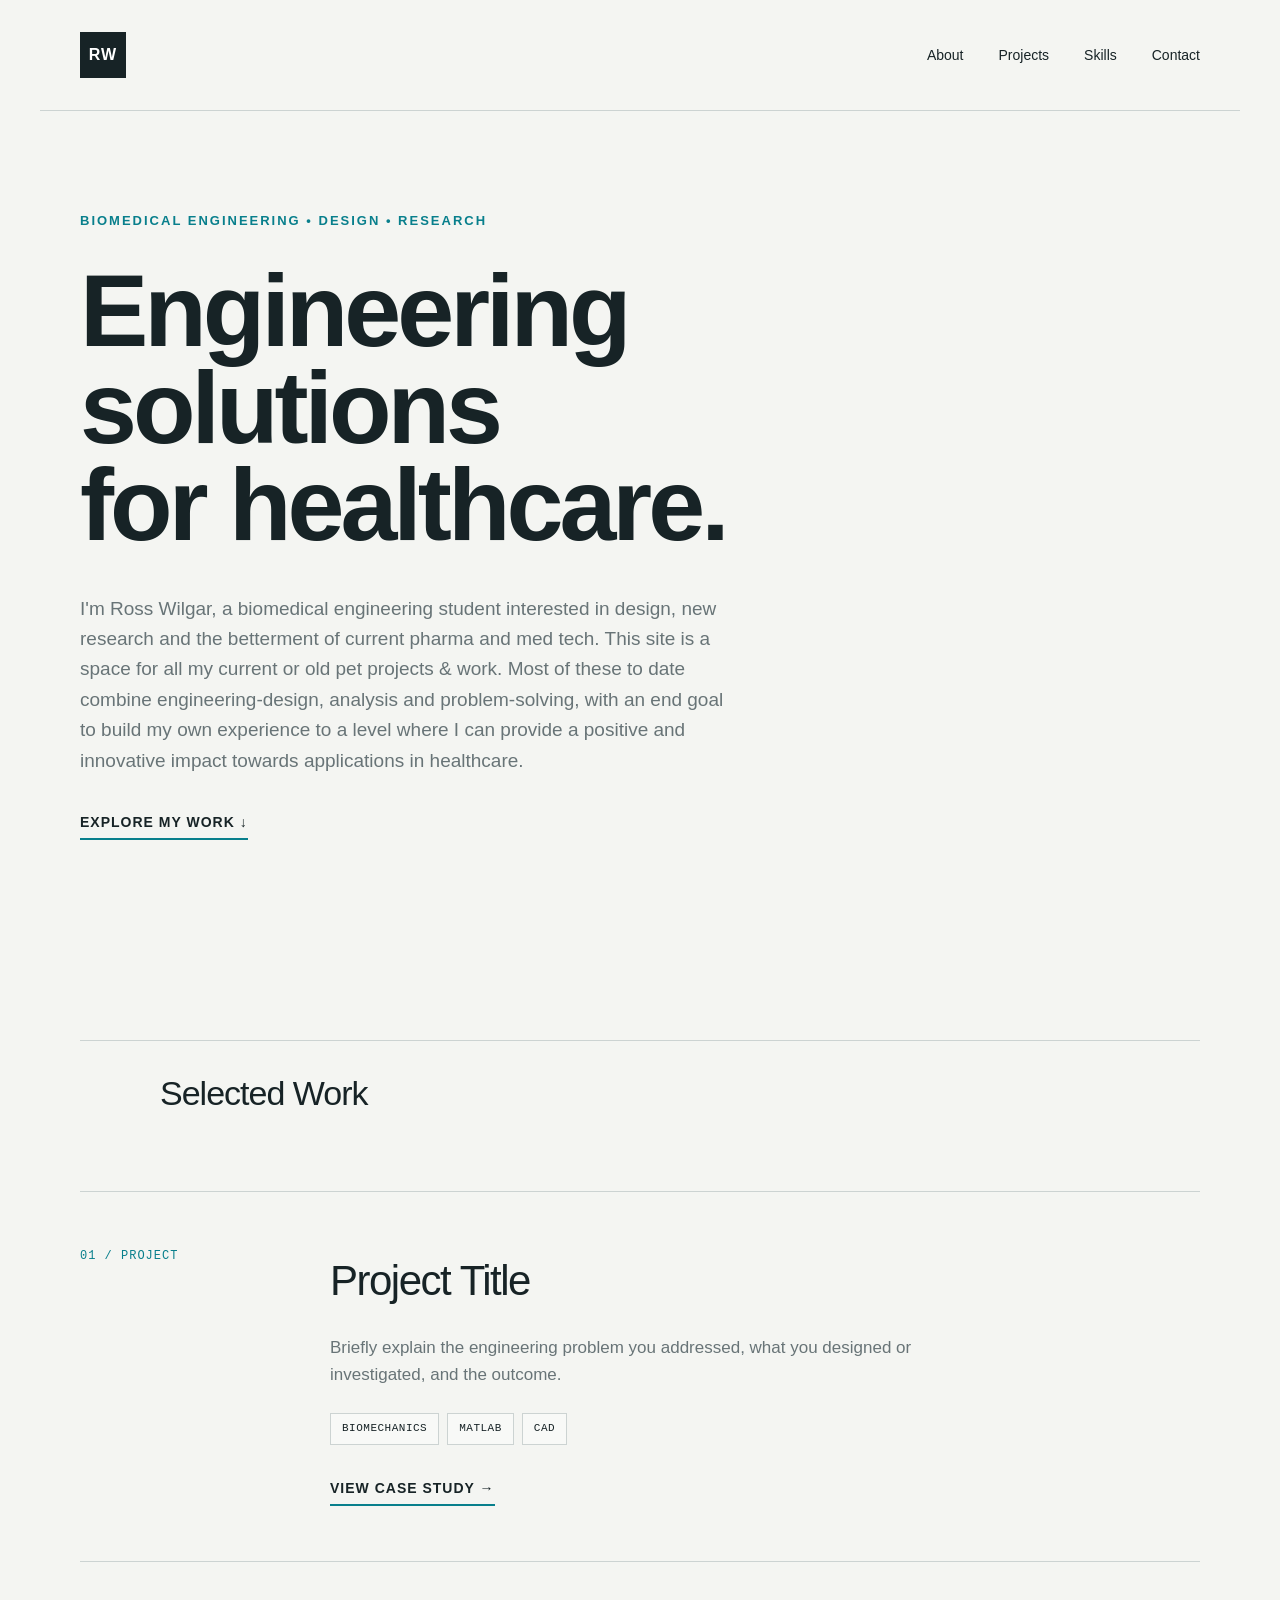
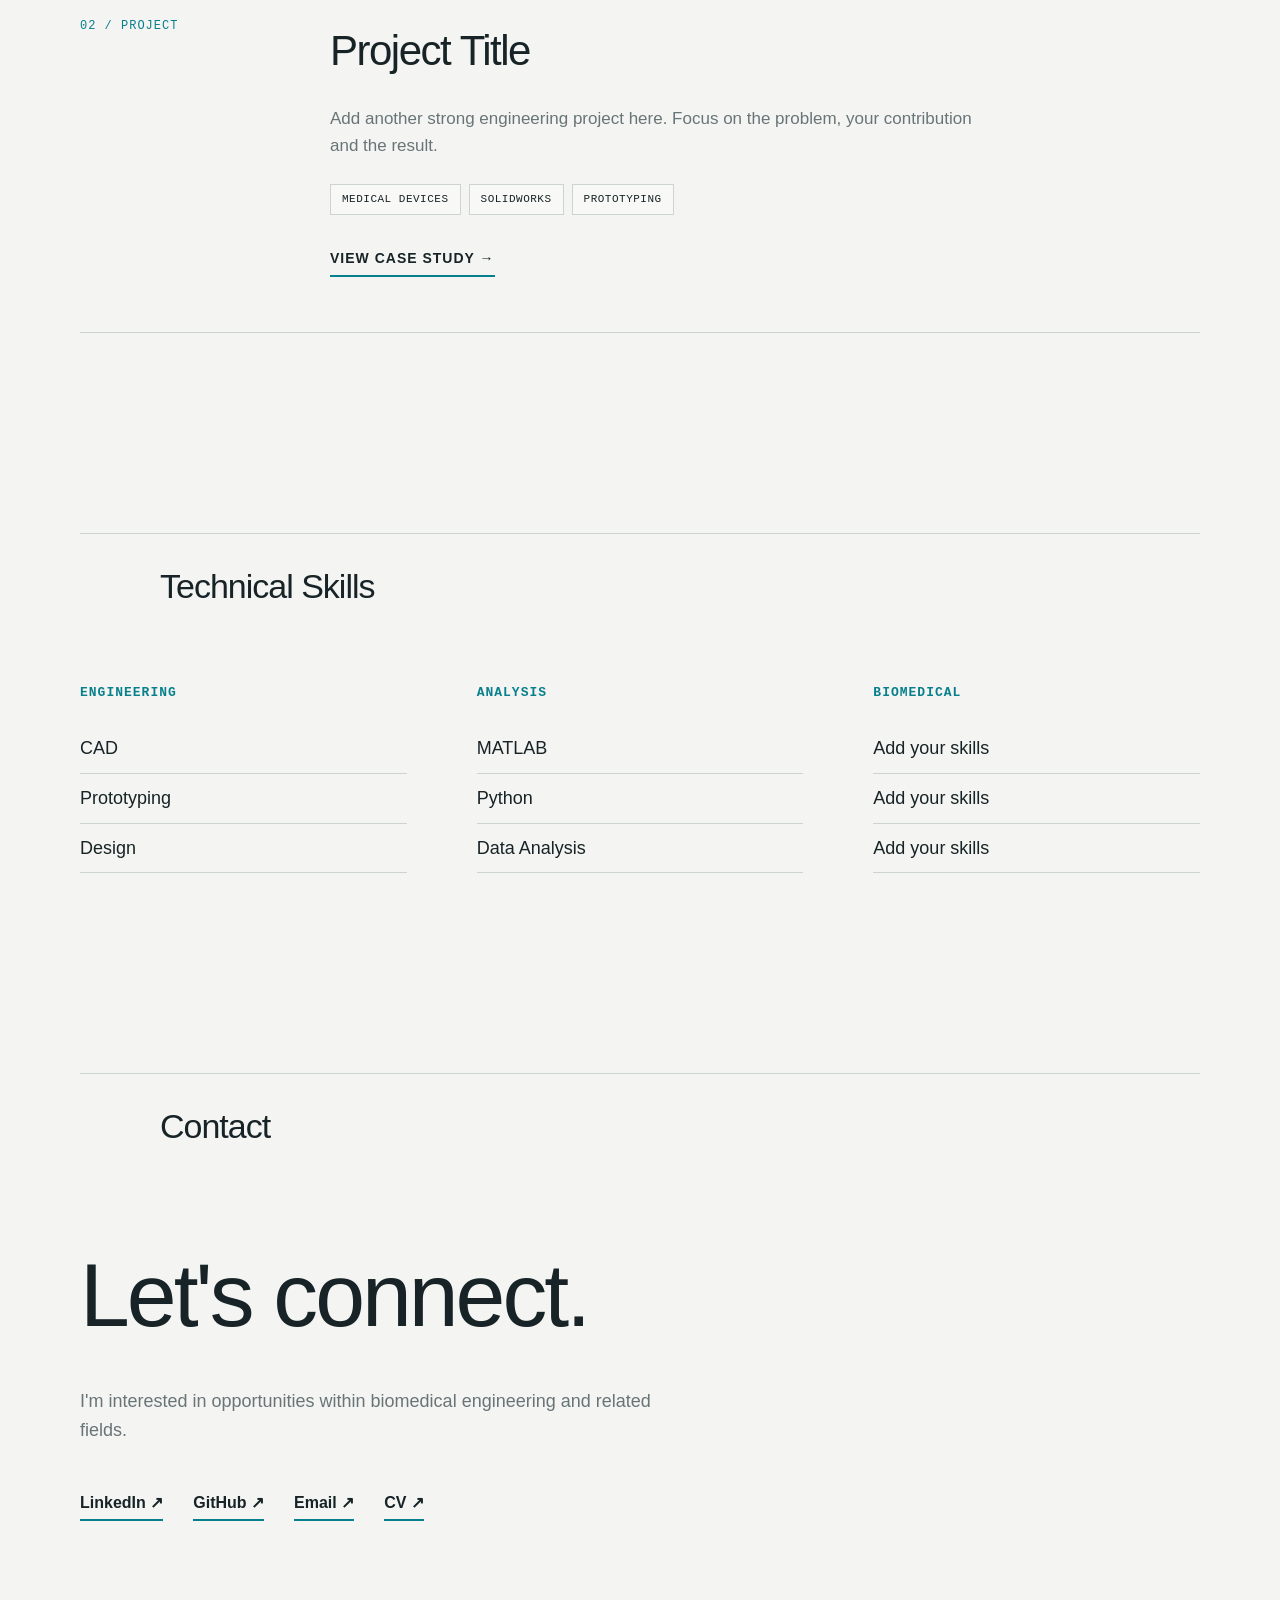
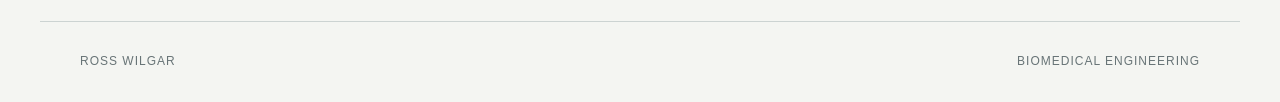
==== index.html @ c714c9de "Revise introduction and clean up section headings Updated personal introduction and removed numberin" ====
<!DOCTYPE html>
<html lang="en">

<head>
    <meta charset="UTF-8">
    <meta name="viewport" content="width=device-width, initial-scale=1.0">

    <title>Ross Wilgar | Biomedical Engineering</title>

    <link rel="stylesheet" href="style.css">
</head>

<body>

<header>
    <a class="logo" href="#">RW</a>

    <nav>
        <a href="#about">About</a>
        <a href="#projects">Projects</a>
        <a href="#skills">Skills</a>
        <a href="#contact">Contact</a>
    </nav>
</header>


<main>

    <!-- INTRODUCTION -->

    <section class="hero" id="about">

        <p class="eyebrow">
            Biomedical Engineering • Design • Research
        </p>

        <h1>
            Engineering solutions<br>
            for healthcare.
        </h1>

        <p class="hero-description">
            I'm Ross Wilgar, a biomedical engineering student
            interested in design, new research and the betterment of current pharma and med tech. 
            This site is a space for all my current or old pet projects & work. Most of these to date combine engineering-design,
            analysis and problem-solving, with an end goal to build my own experience to a level where I can provide a positive and innovative impact towards 
            applications in healthcare.
        </p>

        <a class="text-link" href="#projects">
            Explore my work ↓
        </a>

    </section>


    <!-- PROJECTS -->

    <section id="projects">

        <div class="section-heading">
            <p></p>
            <h2>Selected Work</h2>
        </div>


        <article class="project">

            <div class="project-number">
                01 / PROJECT
            </div>

            <div class="project-content">

                <h3>Project Title</h3>

                <p>
                    Briefly explain the engineering problem you addressed,
                    what you designed or investigated, and the outcome.
                </p>

                <div class="tags">
                    <span>Biomechanics</span>
                    <span>MATLAB</span>
                    <span>CAD</span>
                </div>

                <a href="#" class="text-link">
                    View case study →
                </a>

            </div>

        </article>


        <article class="project">

            <div class="project-number">
                02 / PROJECT
            </div>

            <div class="project-content">

                <h3>Project Title</h3>

                <p>
                    Add another strong engineering project here.
                    Focus on the problem, your contribution and the result.
                </p>

                <div class="tags">
                    <span>Medical Devices</span>
                    <span>SolidWorks</span>
                    <span>Prototyping</span>
                </div>

                <a href="#" class="text-link">
                    View case study →
                </a>

            </div>

        </article>

    </section>


    <!-- SKILLS -->

    <section id="skills">

        <div class="section-heading">
            <p></p>
            <h2>Technical Skills</h2>
        </div>

        <div class="skills-grid">

            <div>
                <h3>Engineering</h3>
                <p>CAD</p>
                <p>Prototyping</p>
                <p>Design</p>
            </div>

            <div>
                <h3>Analysis</h3>
                <p>MATLAB</p>
                <p>Python</p>
                <p>Data Analysis</p>
            </div>

            <div>
                <h3>Biomedical</h3>
                <p>Add your skills</p>
                <p>Add your skills</p>
                <p>Add your skills</p>
            </div>

        </div>

    </section>


    <!-- CONTACT -->

    <section id="contact">

        <div class="section-heading">
            <p></p>
            <h2>Contact</h2>
        </div>

        <h2 class="contact-heading">
            Let's connect.
        </h2>

        <p>
            I'm interested in opportunities within biomedical engineering
            and related fields.
        </p>

        <div class="contact-links">
            <a href="#">LinkedIn ↗</a>
            <a href="#">GitHub ↗</a>
            <a href="#">Email ↗</a>
            <a href="#">CV ↗</a>
        </div>

    </section>

</main>


<footer>
    <p>Ross Wilgar</p>
    <p>Biomedical Engineering</p>
</footer>

</body>
</html>
---- style.css ----
/* =========================================
   ROSS WILGAR — PORTFOLIO
   ========================================= */

* {
    margin: 0;
    padding: 0;
    box-sizing: border-box;
}

html {
    scroll-behavior: smooth;
}

:root {
    --background: #f4f5f2;
    --text: #172326;
    --muted: #687477;
    --accent: #087f8c;
    --line: #ccd3d2;
    --white: #ffffff;
}

body {
    background: var(--background);
    color: var(--text);
    font-family: Arial, Helvetica, sans-serif;
    line-height: 1.6;
}

a {
    color: inherit;
}


/* =========================================
   HEADER
   ========================================= */

header {
    max-width: 1200px;
    margin: 0 auto;
    padding: 32px 40px;

    display: flex;
    justify-content: space-between;
    align-items: center;

    border-bottom: 1px solid var(--line);
}

.logo {
    width: 46px;
    height: 46px;

    display: flex;
    align-items: center;
    justify-content: center;

    background: var(--text);
    color: white;

    font-weight: bold;
    text-decoration: none;
    letter-spacing: 1px;
}

nav {
    display: flex;
    gap: 35px;
}

nav a {
    text-decoration: none;
    font-size: 14px;
    font-weight: 500;
}

nav a:hover {
    color: var(--accent);
}


/* =========================================
   MAIN LAYOUT
   ========================================= */

main {
    max-width: 1200px;
    margin: 0 auto;
    padding: 0 40px;
}

section {
    padding: 100px 0;
}


/* =========================================
   HERO / INTRODUCTION
   ========================================= */

.hero {
    min-height: 75vh;

    display: flex;
    flex-direction: column;
    justify-content: center;

    max-width: 1000px;
}

.eyebrow {
    color: var(--accent);

    font-size: 13px;
    font-weight: bold;

    text-transform: uppercase;
    letter-spacing: 2px;

    margin-bottom: 30px;
}

.hero h1 {
    font-size: clamp(55px, 8vw, 105px);
    line-height: 0.95;
    letter-spacing: -4px;

    max-width: 950px;

    margin-bottom: 40px;
}

.hero-description {
    max-width: 650px;

    font-size: 19px;
    color: var(--muted);

    margin-bottom: 35px;
}

.text-link {
    display: inline-block;

    width: fit-content;

    color: var(--text);
    text-decoration: none;

    font-size: 14px;
    font-weight: bold;

    text-transform: uppercase;
    letter-spacing: 1px;

    border-bottom: 2px solid var(--accent);

    padding-bottom: 5px;
}

.text-link:hover {
    color: var(--accent);
}


/* =========================================
   SECTION HEADINGS
   ========================================= */

.section-heading {
    display: grid;
    grid-template-columns: 80px 1fr;

    align-items: baseline;

    border-top: 1px solid var(--line);

    padding-top: 25px;
    margin-bottom: 70px;
}

.section-heading p {
    color: var(--accent);

    font-family: monospace;
    font-size: 13px;
}

.section-heading h2 {
    font-size: 34px;
    font-weight: 500;

    letter-spacing: -1px;
}


/* =========================================
   PROJECTS
   ========================================= */

.project {
    display: grid;
    grid-template-columns: 200px 1fr;

    gap: 50px;

    padding: 55px 0;

    border-top: 1px solid var(--line);
}

.project:last-child {
    border-bottom: 1px solid var(--line);
}

.project-number {
    color: var(--accent);

    font-family: monospace;
    font-size: 12px;

    letter-spacing: 1px;
}

.project-content {
    max-width: 750px;
}

.project-content h3 {
    font-size: 42px;
    font-weight: 500;

    letter-spacing: -1.5px;

    margin-bottom: 20px;
}

.project-content > p {
    max-width: 650px;

    color: var(--muted);

    font-size: 17px;

    margin-bottom: 25px;
}


/* =========================================
   PROJECT TAGS
   ========================================= */

.tags {
    display: flex;
    flex-wrap: wrap;

    gap: 8px;

    margin-bottom: 30px;
}

.tags span {
    border: 1px solid var(--line);

    padding: 6px 11px;

    font-family: monospace;
    font-size: 11px;

    text-transform: uppercase;
    letter-spacing: 0.5px;

    background: rgba(255, 255, 255, 0.35);
}


/* =========================================
   SKILLS
   ========================================= */

.skills-grid {
    display: grid;

    grid-template-columns: repeat(3, 1fr);

    gap: 70px;
}

.skills-grid h3 {
    color: var(--accent);

    font-family: monospace;

    text-transform: uppercase;
    letter-spacing: 1px;

    font-size: 13px;

    margin-bottom: 20px;
}

.skills-grid p {
    font-size: 18px;

    padding: 10px 0;

    border-bottom: 1px solid var(--line);
}


/* =========================================
   CONTACT
   ========================================= */

#contact {
    min-height: 70vh;
}

.contact-heading {
    font-size: clamp(50px, 7vw, 90px);

    font-weight: 500;

    letter-spacing: -3px;

    margin-bottom: 20px;
}

#contact > p {
    color: var(--muted);

    font-size: 18px;

    max-width: 600px;

    margin-bottom: 45px;
}

.contact-links {
    display: flex;
    flex-wrap: wrap;

    gap: 30px;
}

.contact-links a {
    color: var(--text);

    text-decoration: none;

    font-weight: bold;

    border-bottom: 2px solid var(--accent);

    padding-bottom: 4px;
}

.contact-links a:hover {
    color: var(--accent);
}


/* =========================================
   FOOTER
   ========================================= */

footer {
    max-width: 1200px;

    margin: 0 auto;

    padding: 30px 40px;

    border-top: 1px solid var(--line);

    display: flex;
    justify-content: space-between;

    color: var(--muted);

    font-size: 12px;

    text-transform: uppercase;
    letter-spacing: 1px;
}


/* =========================================
   MOBILE
   ========================================= */

@media (max-width: 700px) {

    header {
        padding: 25px 20px;
    }

    nav {
        gap: 15px;
    }

    nav a {
        font-size: 12px;
    }

    main {
        padding: 0 20px;
    }

    section {
        padding: 70px 0;
    }

    .hero {
        min-height: 70vh;
    }

    .hero h1 {
        font-size: 52px;
        letter-spacing: -2px;
    }

    .section-heading {
        grid-template-columns: 45px 1fr;
    }

    .project {
        grid-template-columns: 1fr;

        gap: 20px;
    }

    .project-content h3 {
        font-size: 34px;
    }

    .skills-grid {
        grid-template-columns: 1fr;

        gap: 45px;
    }

    footer {
        padding: 25px 20px;
    }
}
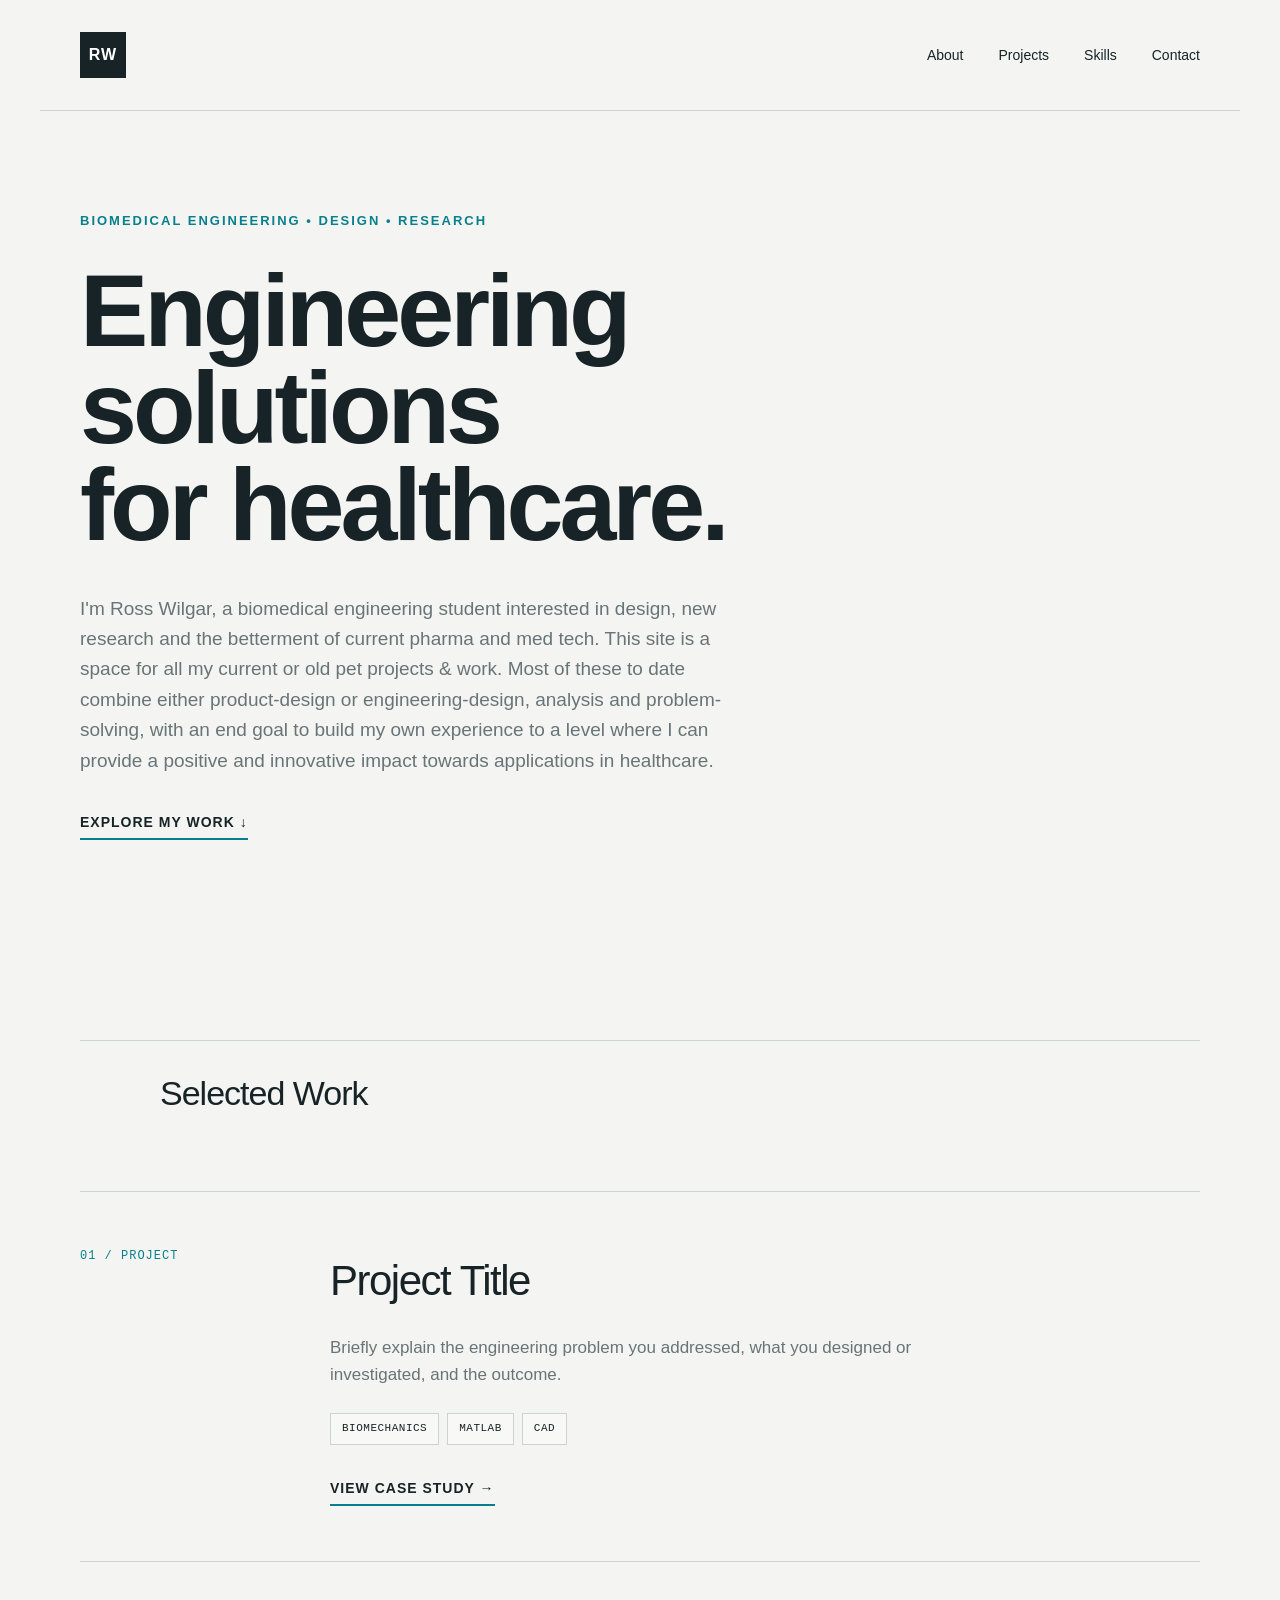
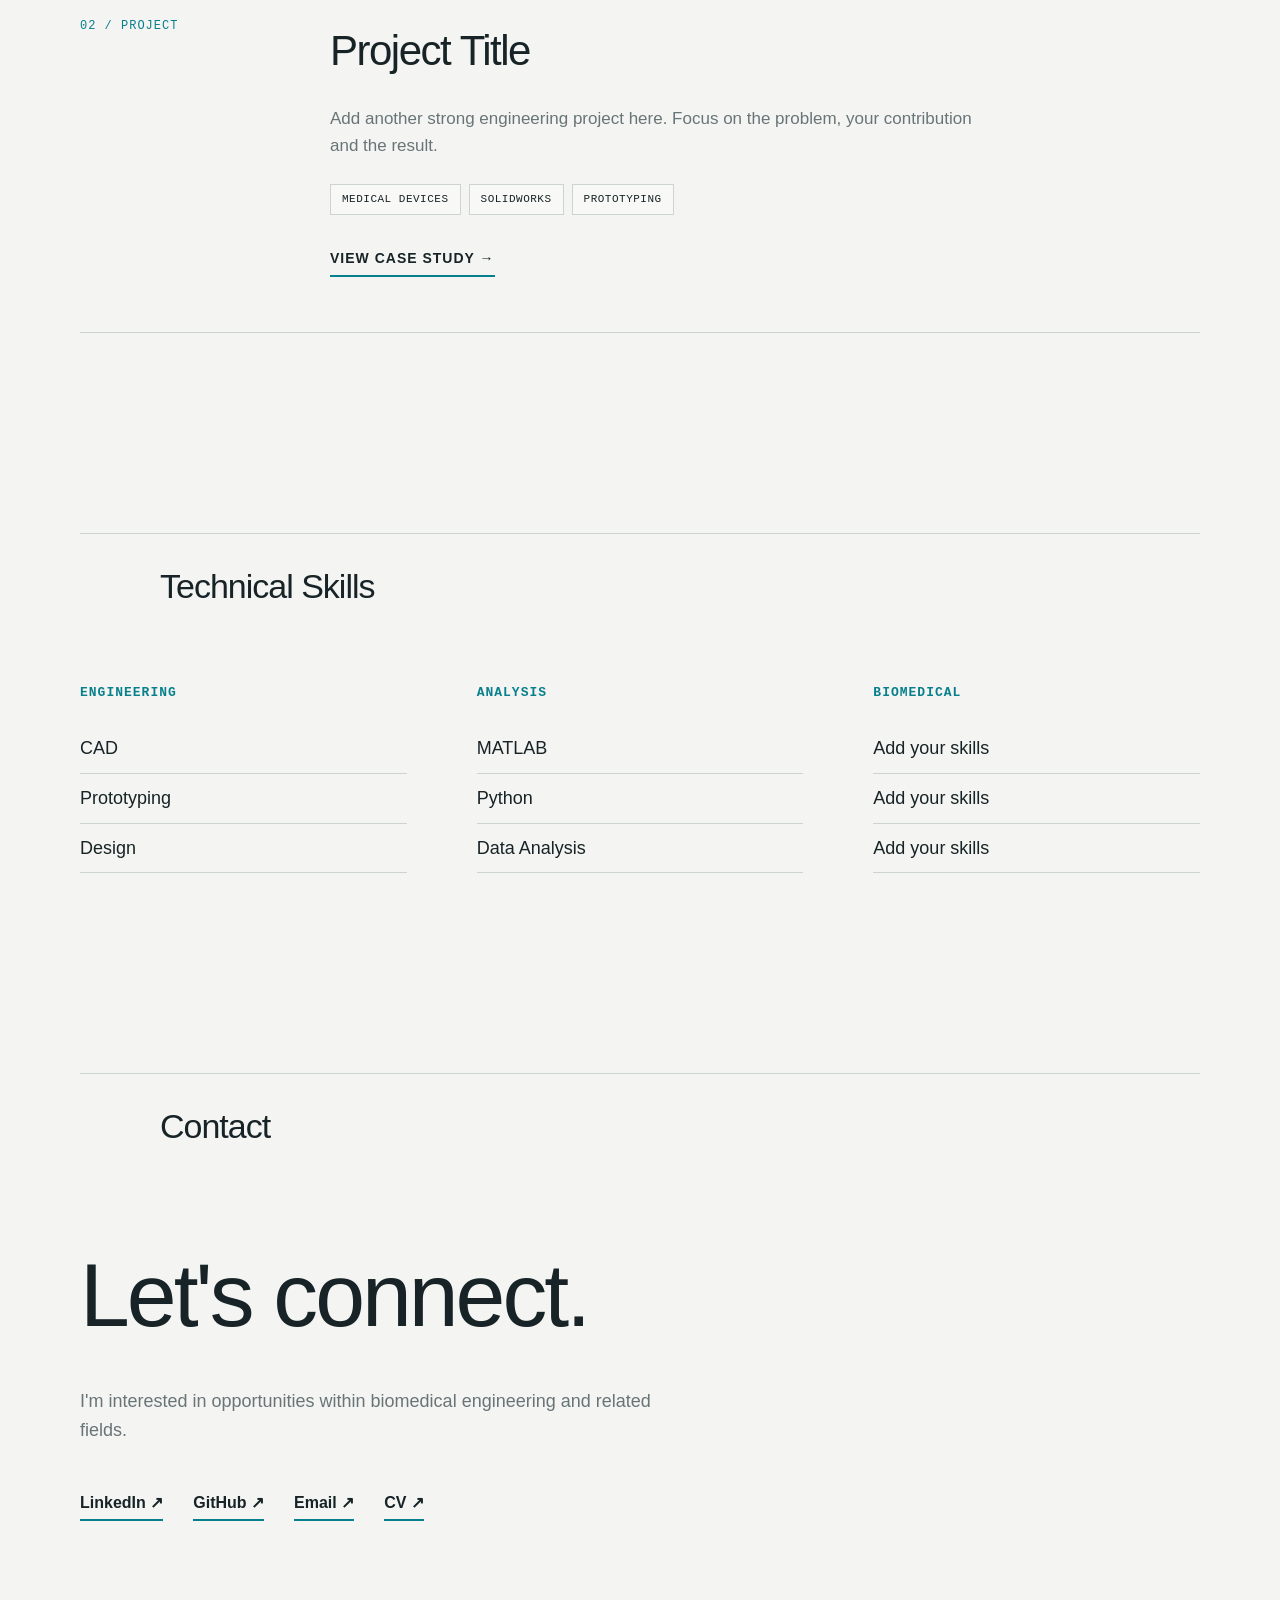
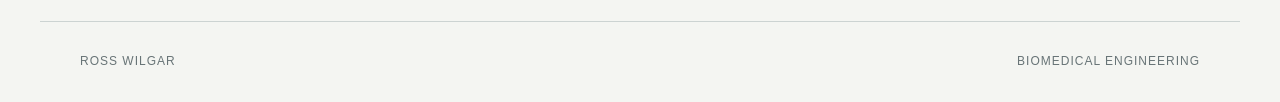
==== commit b2a19ceb: "Clarify description of pet projects focus" ====
--- a/index.html
+++ b/index.html
@@ -42,7 +42,7 @@
         <p class="hero-description">
             I'm Ross Wilgar, a biomedical engineering student
             interested in design, new research and the betterment of current pharma and med tech. 
-            This site is a space for all my current or old pet projects & work. Most of these to date combine engineering-design,
+            This site is a space for all my current or old pet projects & work. Most of these to date combine either product-design or engineering-design,
             analysis and problem-solving, with an end goal to build my own experience to a level where I can provide a positive and innovative impact towards 
             applications in healthcare.
         </p>
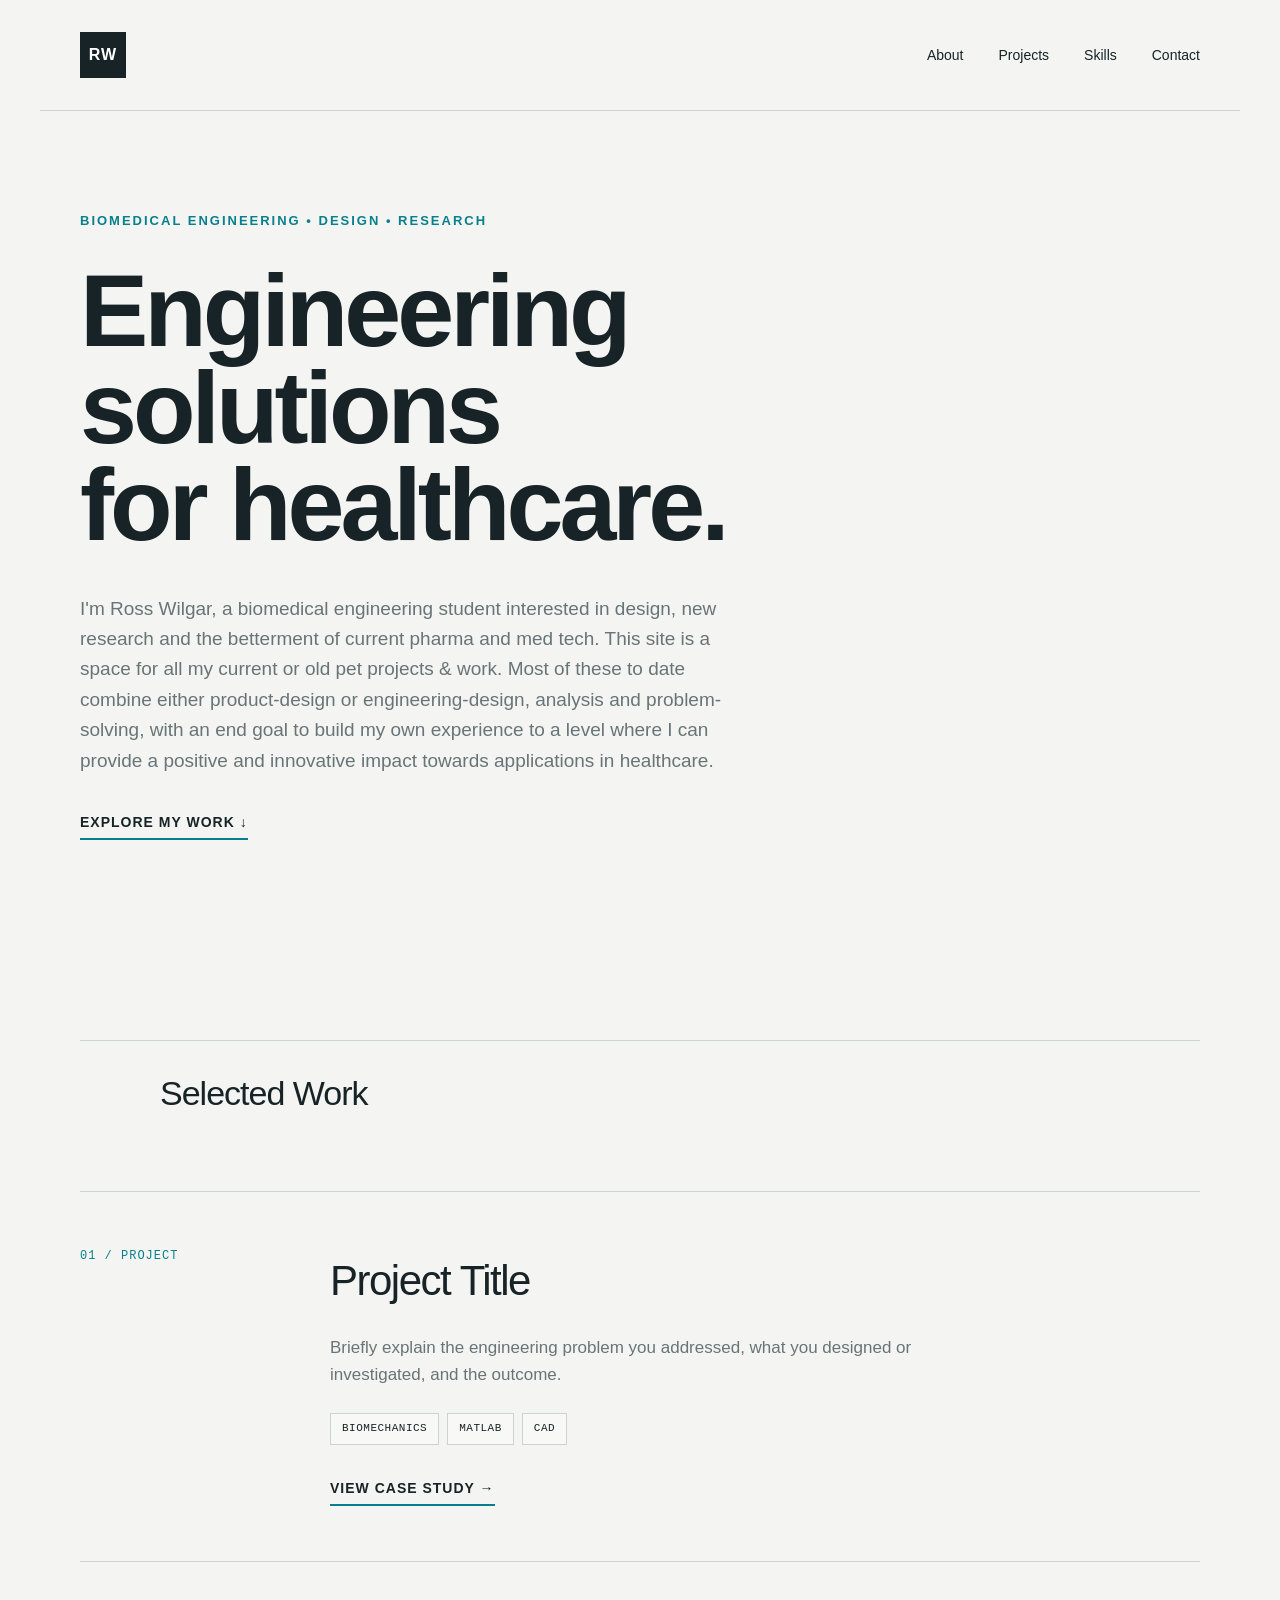
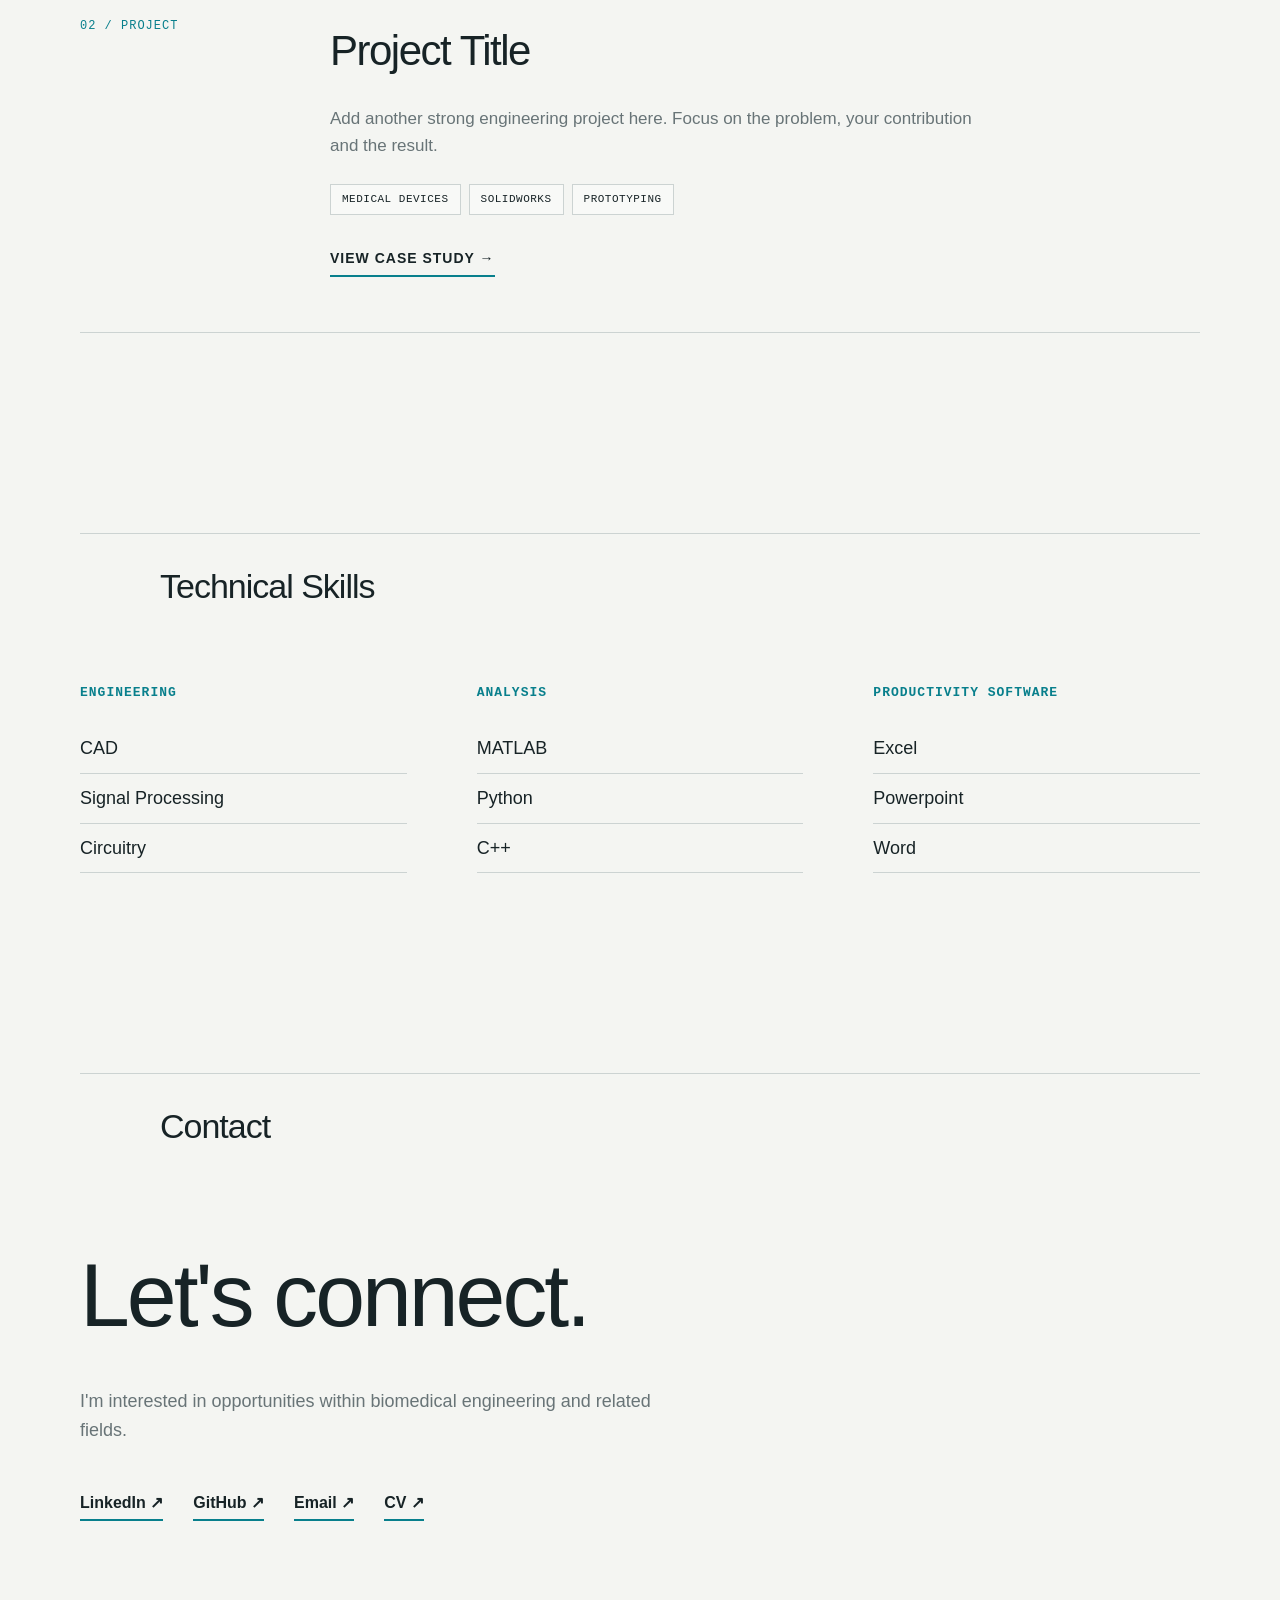
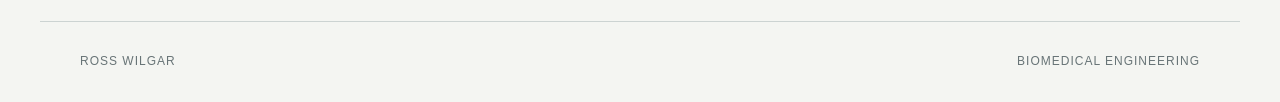
==== commit e7c685f4: "Update skills listed in index.html Removed some skills and added new ones under Engineering and Anal" ====
--- a/index.html
+++ b/index.html
@@ -140,23 +140,24 @@
             <div>
                 <h3>Engineering</h3>
                 <p>CAD</p>
-                <p>Prototyping</p>
-                <p>Design</p>
+                <p>Signal Processing</p>
+                <p>Circuitry</p>
             </div>
 
             <div>
                 <h3>Analysis</h3>
                 <p>MATLAB</p>
                 <p>Python</p>
-                <p>Data Analysis</p>
-            </div>
-
-            <div>
-                <h3>Biomedical</h3>
-                <p>Add your skills</p>
-                <p>Add your skills</p>
-                <p>Add your skills</p>
-            </div>
+                <p>C++</p>
+            </div>
+
+                        <div>
+                <h3>Productivity Software</h3>
+                <p>Excel</p>
+                <p>Powerpoint</p>
+                <p>Word</p>
+            </div>
+           
 
         </div>
 
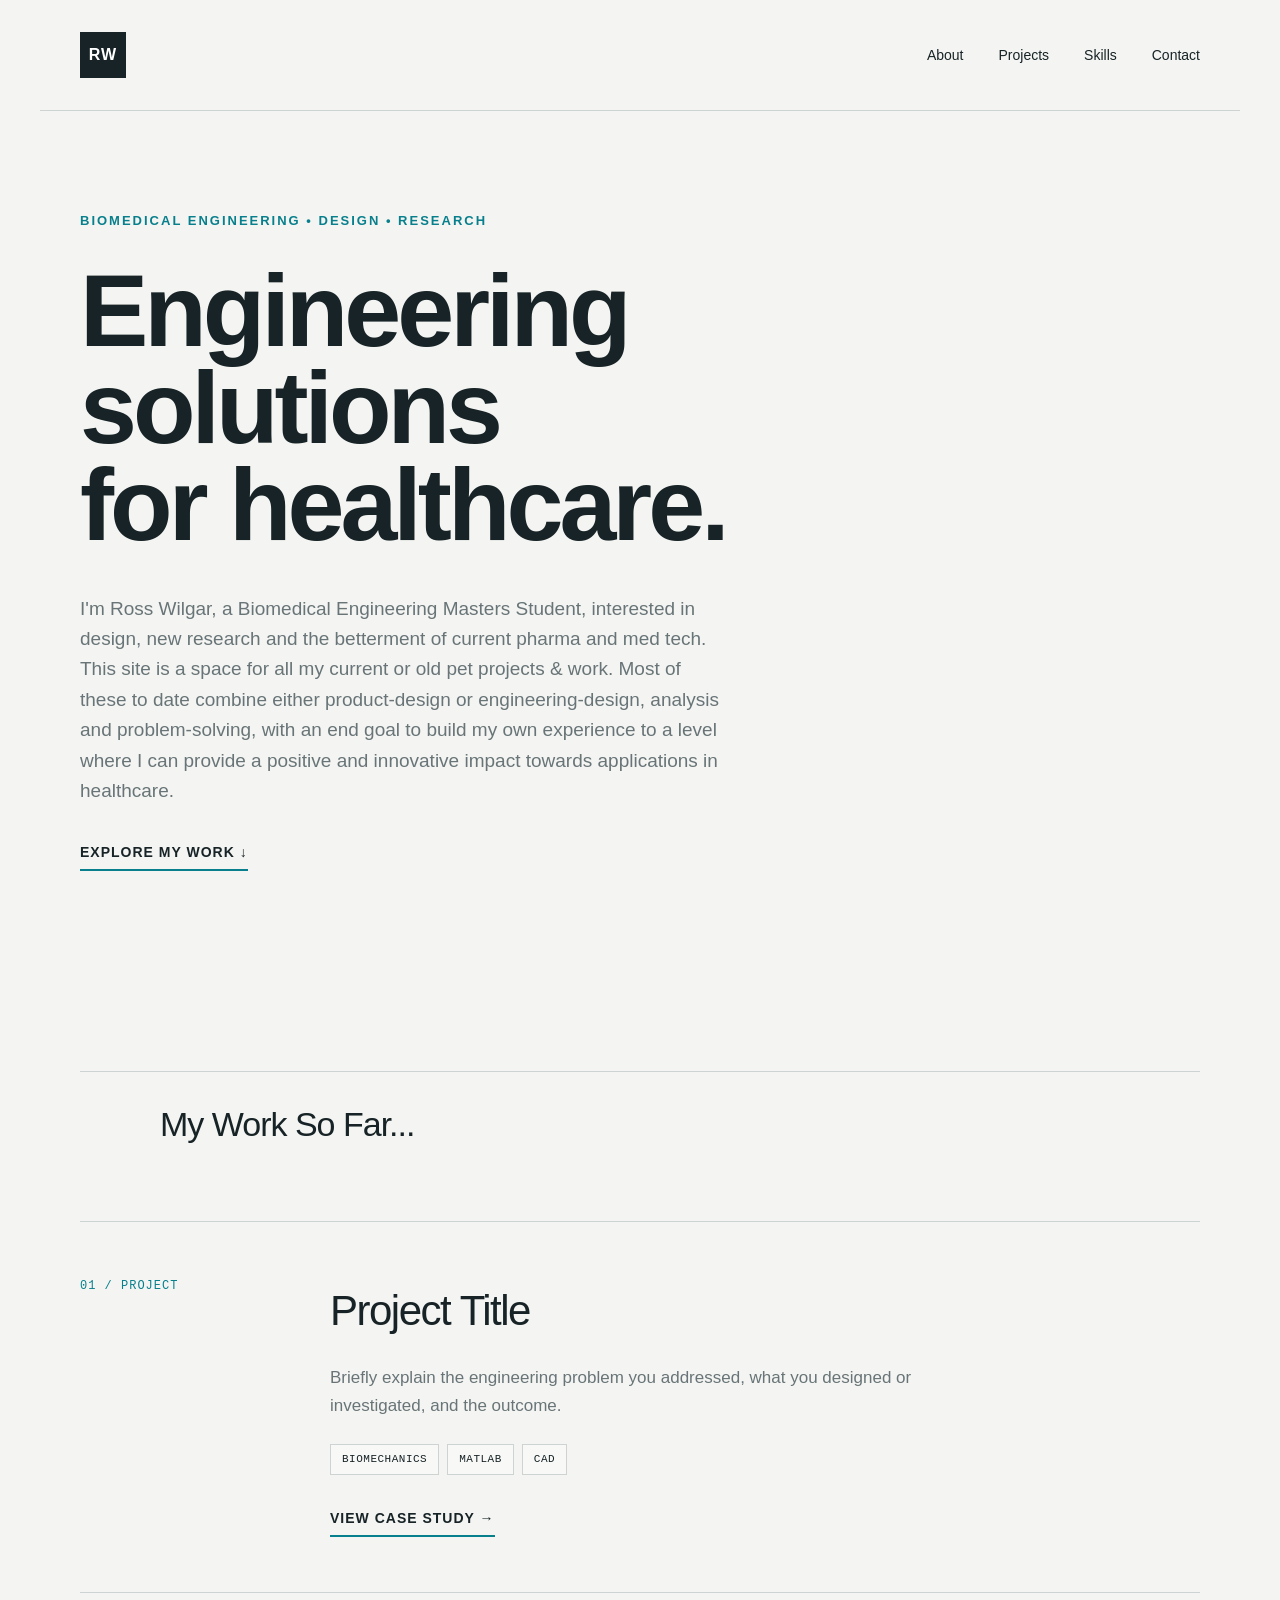
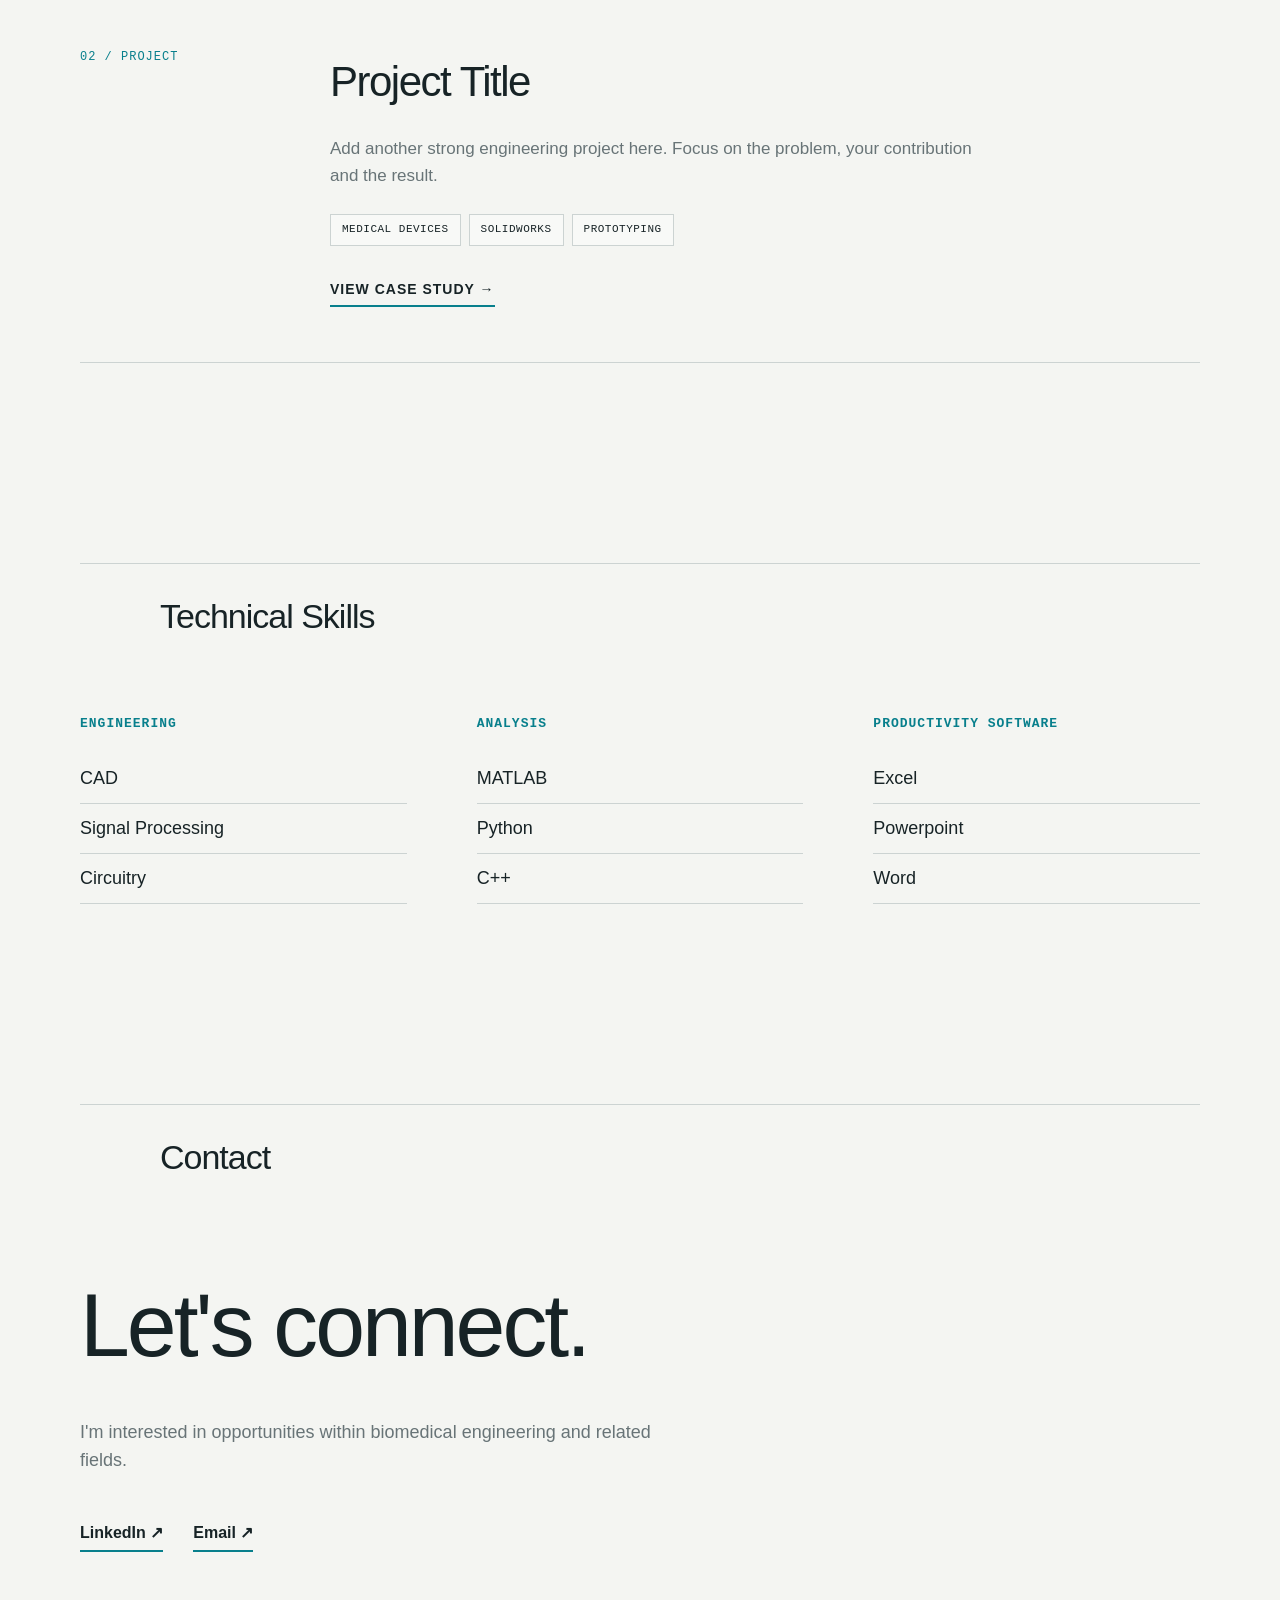
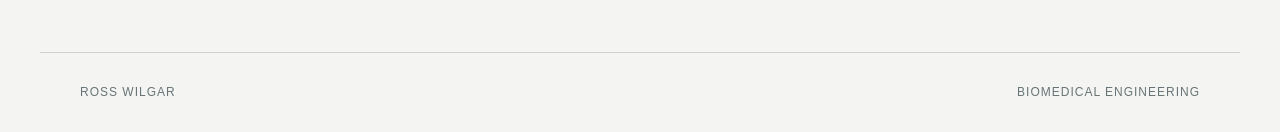
==== commit e33a3c11: "Update personal introduction and section headings" ====
--- a/index.html
+++ b/index.html
@@ -40,7 +40,7 @@
         </h1>
 
         <p class="hero-description">
-            I'm Ross Wilgar, a biomedical engineering student
+            I'm Ross Wilgar, a Biomedical Engineering Masters Student,
             interested in design, new research and the betterment of current pharma and med tech. 
             This site is a space for all my current or old pet projects & work. Most of these to date combine either product-design or engineering-design,
             analysis and problem-solving, with an end goal to build my own experience to a level where I can provide a positive and innovative impact towards 
@@ -60,7 +60,7 @@
 
         <div class="section-heading">
             <p></p>
-            <h2>Selected Work</h2>
+            <h2>My Work So Far...</h2>
         </div>
 
 
@@ -184,9 +184,7 @@
 
         <div class="contact-links">
             <a href="#">LinkedIn ↗</a>
-            <a href="#">GitHub ↗</a>
             <a href="#">Email ↗</a>
-            <a href="#">CV ↗</a>
         </div>
 
     </section>
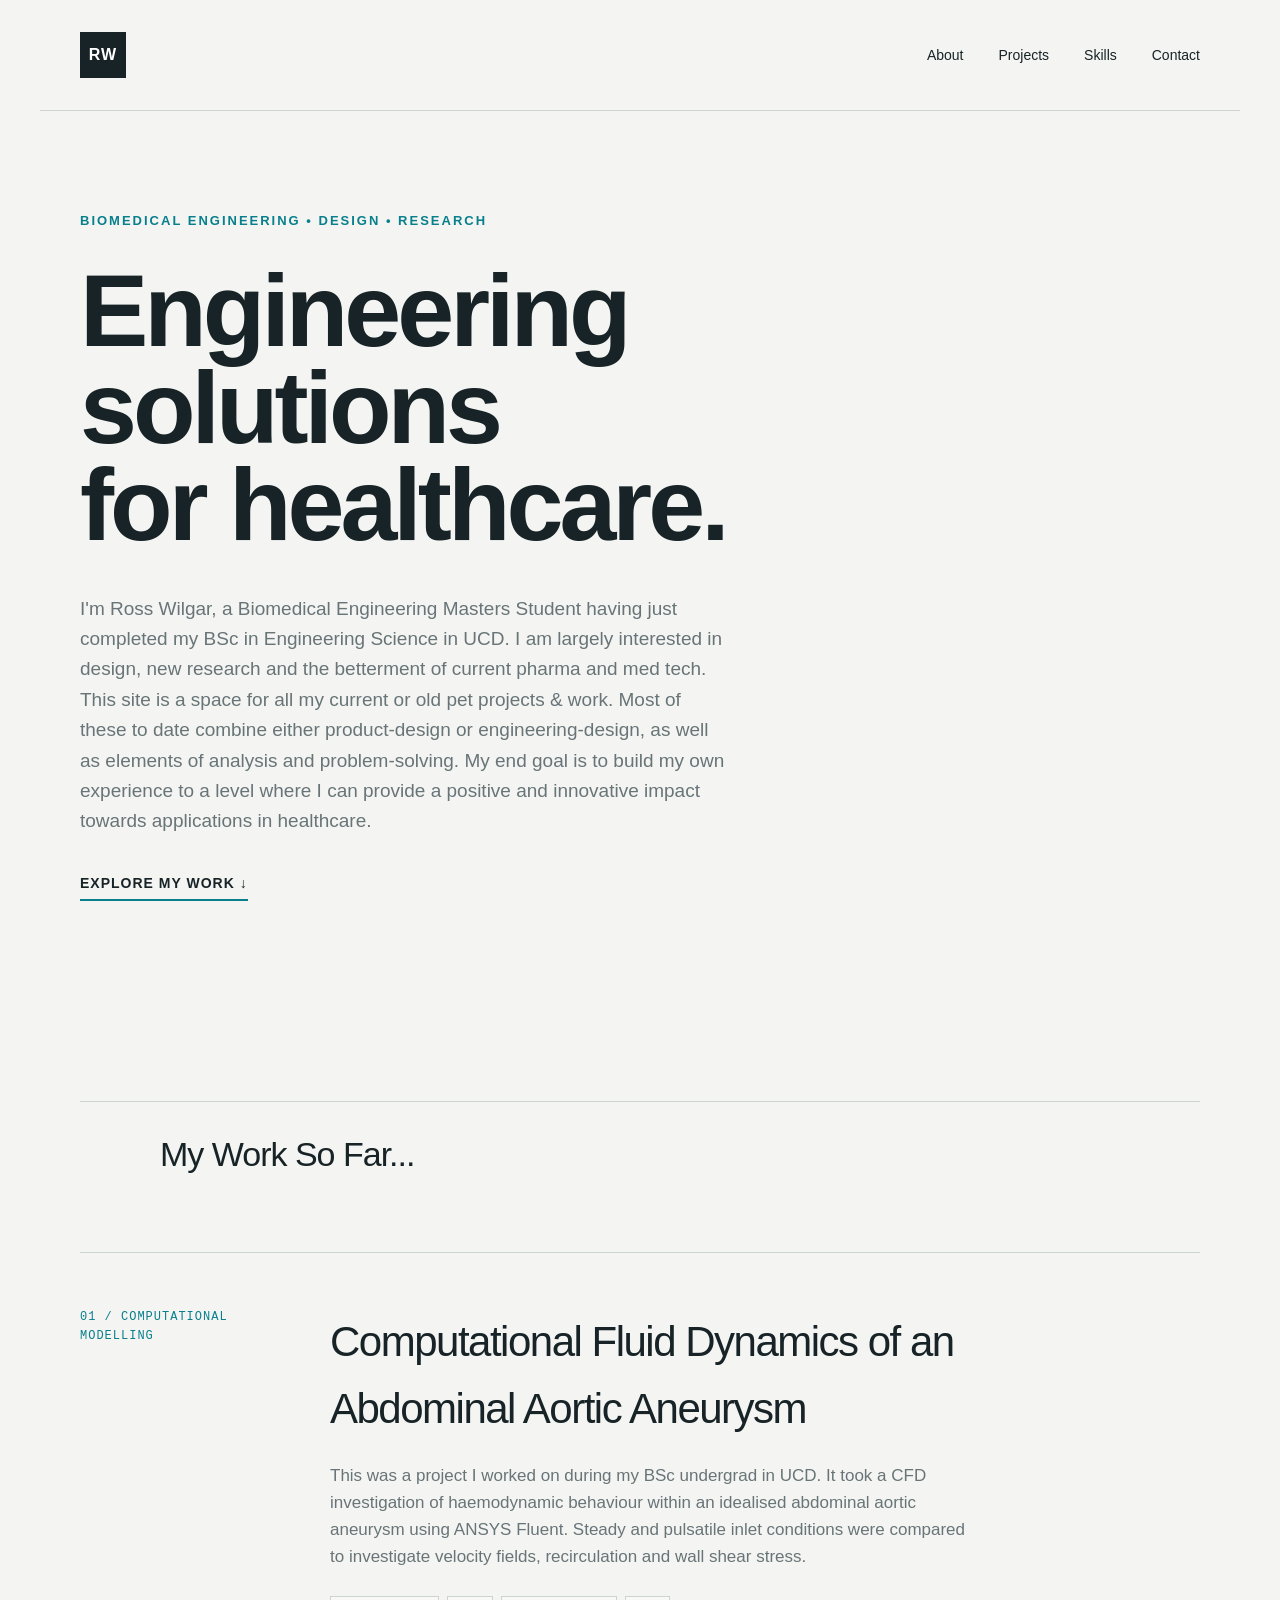
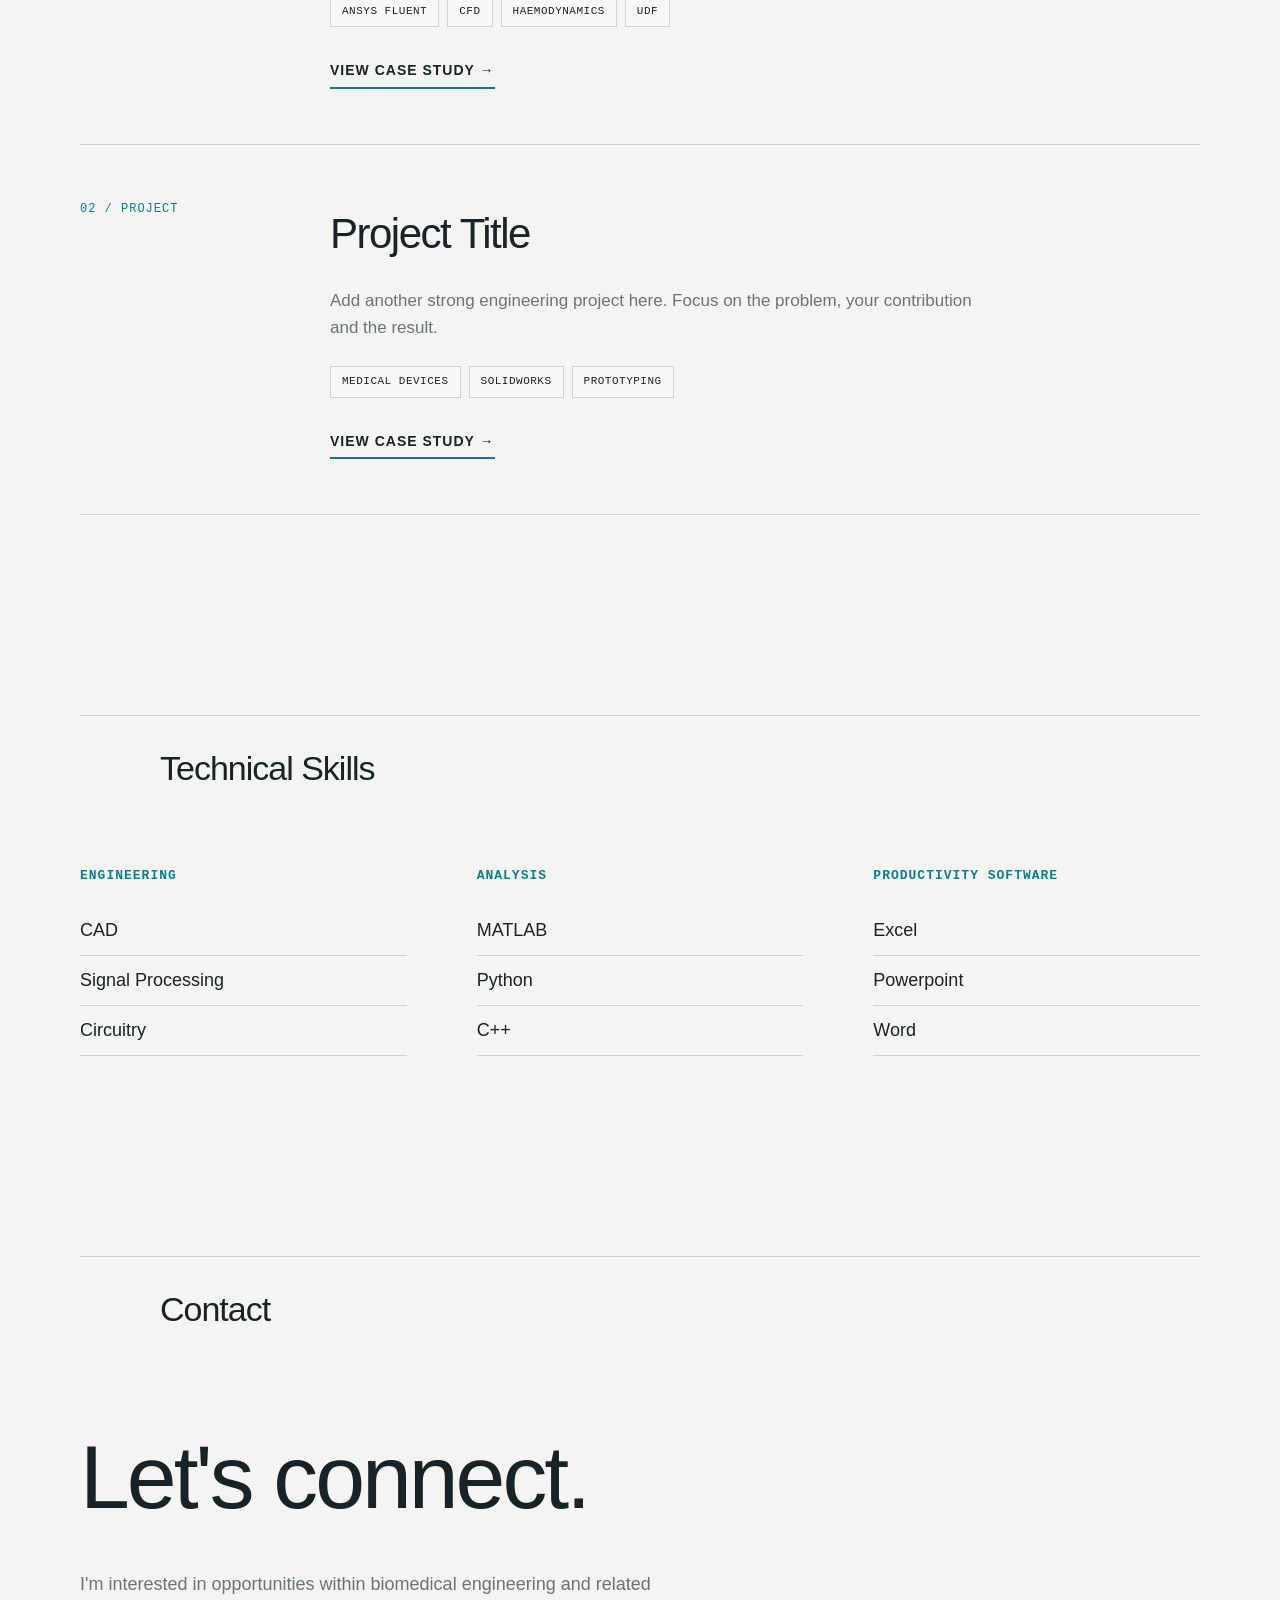
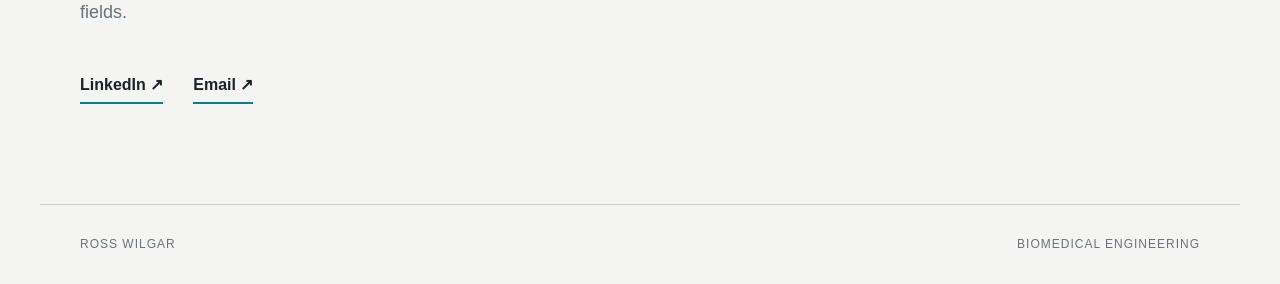
==== commit 0762d0da: "Revise content in index.html for clarity and detail Updated personal introduction and project detail" ====
--- a/index.html
+++ b/index.html
@@ -40,10 +40,10 @@
         </h1>
 
         <p class="hero-description">
-            I'm Ross Wilgar, a Biomedical Engineering Masters Student,
+            I'm Ross Wilgar, a Biomedical Engineering Masters Student having just completed my BSc in Engineering Science in UCD. I am largely
             interested in design, new research and the betterment of current pharma and med tech. 
-            This site is a space for all my current or old pet projects & work. Most of these to date combine either product-design or engineering-design,
-            analysis and problem-solving, with an end goal to build my own experience to a level where I can provide a positive and innovative impact towards 
+            This site is a space for all my current or old pet projects & work. Most of these to date combine either product-design or engineering-design, as well as elements of
+            analysis and problem-solving. My end goal is to build my own experience to a level where I can provide a positive and innovative impact towards 
             applications in healthcare.
         </p>
 
@@ -67,25 +67,29 @@
         <article class="project">
 
             <div class="project-number">
-                01 / PROJECT
+                01 / COMPUTATIONAL MODELLING
             </div>
 
             <div class="project-content">
 
-                <h3>Project Title</h3>
+                <h3>Computational Fluid Dynamics of an
+            Abdominal Aortic Aneurysm</h3>
 
                 <p>
-                    Briefly explain the engineering problem you addressed,
-                    what you designed or investigated, and the outcome.
+                    This was a project I worked on during my BSc undergrad in UCD. It took a CFD investigation of haemodynamic behaviour within an
+            idealised abdominal aortic aneurysm using ANSYS Fluent.
+            Steady and pulsatile inlet conditions were compared to
+            investigate velocity fields, recirculation and wall shear stress.
                 </p>
 
                 <div class="tags">
-                    <span>Biomechanics</span>
-                    <span>MATLAB</span>
-                    <span>CAD</span>
+                    <span>ANSYS Fluent</span>
+            <span>CFD</span>
+            <span>Haemodynamics</span>
+            <span>UDF</span>
                 </div>
 
-                <a href="#" class="text-link">
+                <a href="projects/aaa-cfd.html" class="text-link">
                     View case study →
                 </a>
 
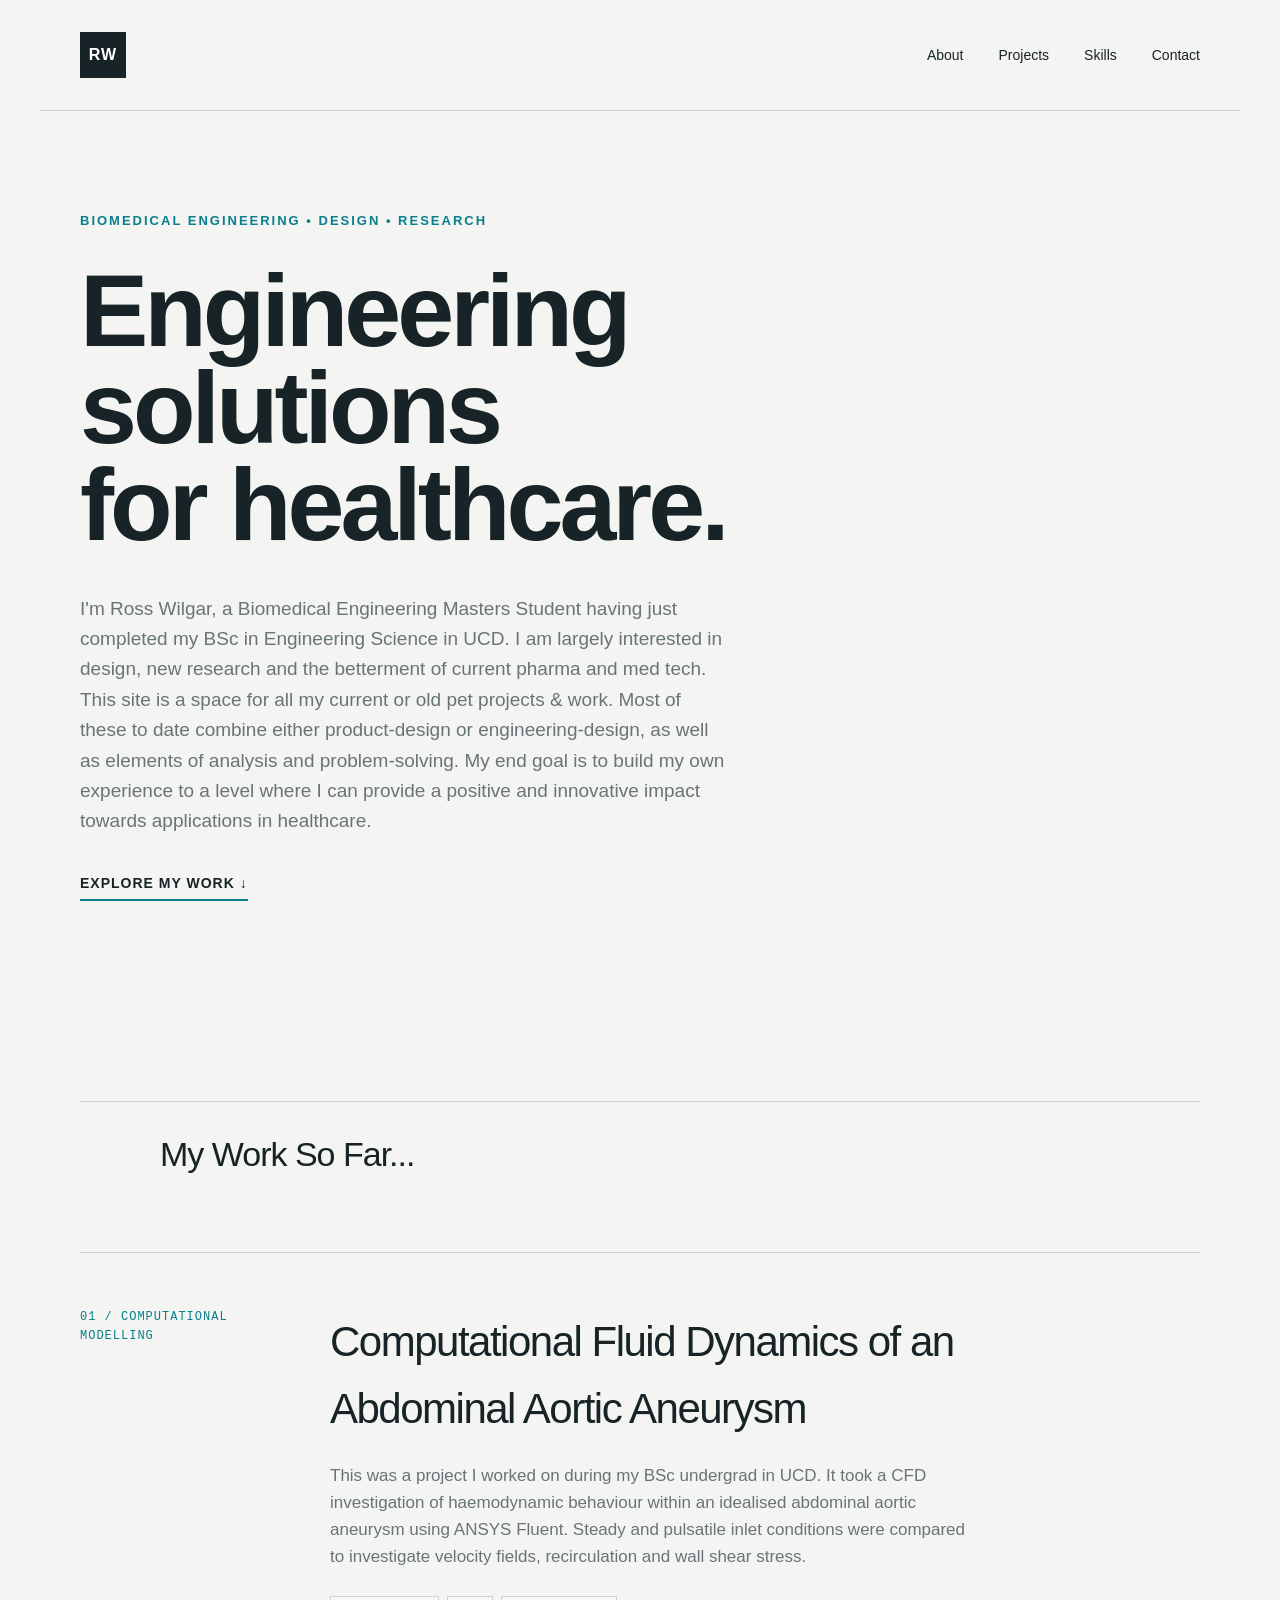
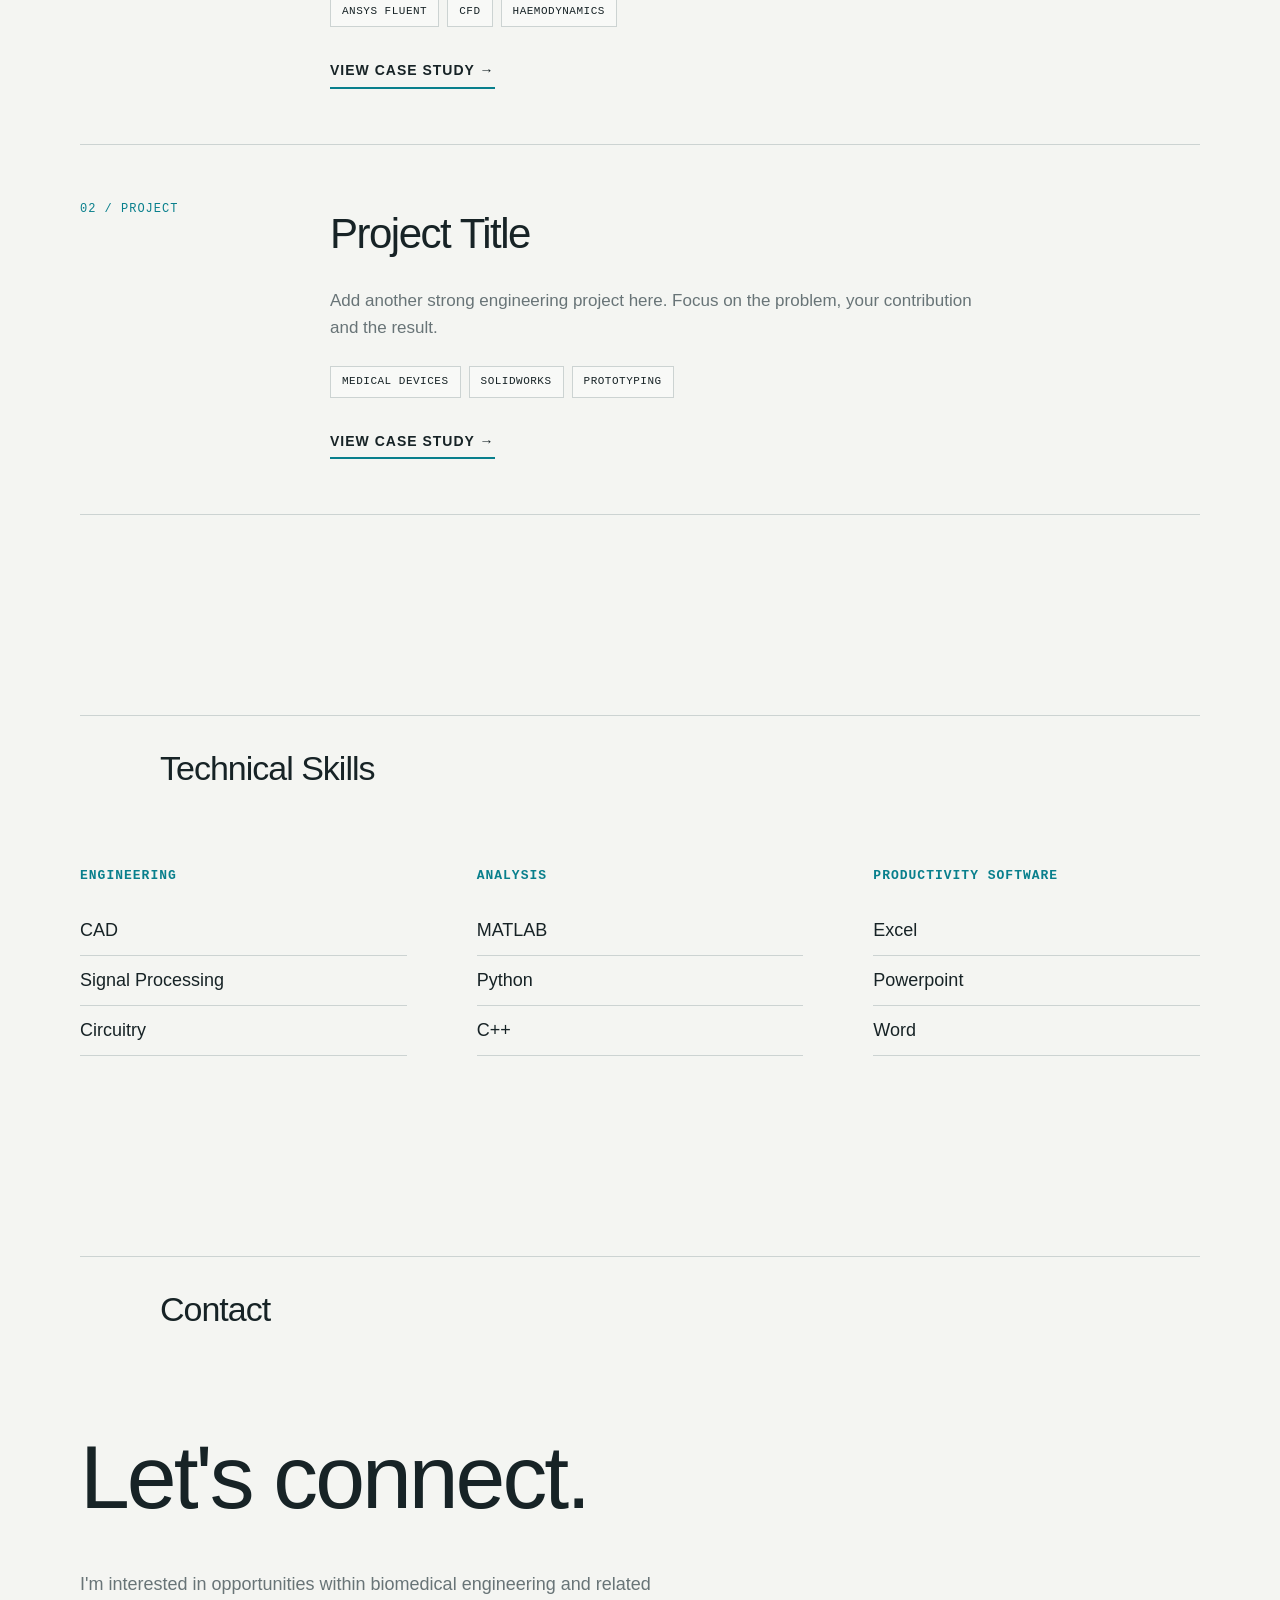
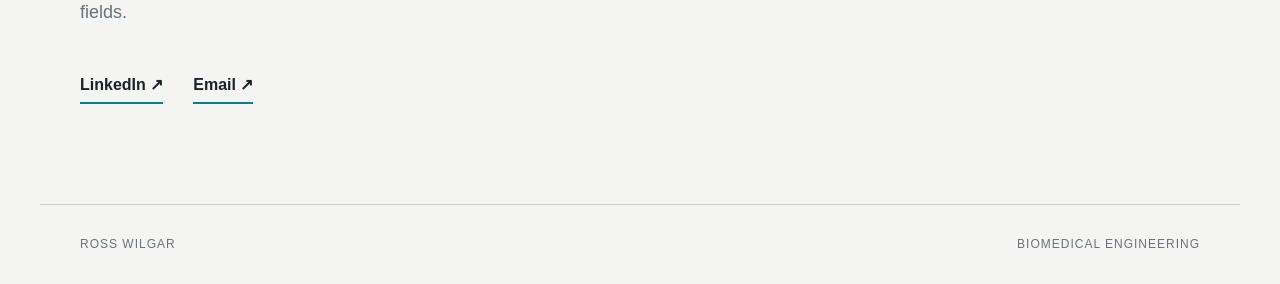
==== commit 7d12be7f: "Remove 'UDF' tag from index.html Removed 'UDF' tag from the tags section." ====
--- a/index.html
+++ b/index.html
@@ -86,7 +86,6 @@
                     <span>ANSYS Fluent</span>
             <span>CFD</span>
             <span>Haemodynamics</span>
-            <span>UDF</span>
                 </div>
 
                 <a href="projects/aaa-cfd.html" class="text-link">
--- a/style.css
+++ b/style.css
@@ -446,3 +446,251 @@
         padding: 25px 20px;
     }
 }
+/* =========================================
+   CASE STUDY PAGES
+   ========================================= */
+
+
+/* ---------- CASE STUDY HERO ---------- */
+
+.case-hero {
+    min-height: 70vh;
+
+    display: flex;
+    flex-direction: column;
+    justify-content: center;
+
+    max-width: 1050px;
+}
+
+.case-hero h1 {
+    font-size: clamp(48px, 7vw, 90px);
+    line-height: 1;
+    letter-spacing: -3px;
+
+    max-width: 1000px;
+
+    margin-bottom: 35px;
+}
+
+.case-intro {
+    max-width: 700px;
+
+    font-size: 20px;
+    color: var(--muted);
+
+    margin-bottom: 30px;
+}
+
+
+/* ---------- GENERAL CASE STUDY SECTIONS ---------- */
+
+.case-section {
+    padding: 90px 0;
+}
+
+.case-text {
+    max-width: 800px;
+    margin-left: 80px;
+}
+
+.case-text h3 {
+    font-size: 34px;
+    line-height: 1.25;
+    font-weight: 500;
+    letter-spacing: -1px;
+
+    margin-bottom: 30px;
+}
+
+.case-text p {
+    max-width: 680px;
+
+    color: var(--muted);
+    font-size: 17px;
+
+    margin-bottom: 20px;
+}
+
+
+/* ---------- MODEL / METHODOLOGY GRID ---------- */
+
+.case-grid {
+    display: grid;
+    grid-template-columns: repeat(2, 1fr);
+
+    gap: 80px;
+
+    margin-left: 80px;
+}
+
+.case-grid > div {
+    border-top: 1px solid var(--line);
+
+    padding-top: 25px;
+}
+
+.case-grid h3 {
+    font-size: 27px;
+    font-weight: 500;
+
+    margin-bottom: 20px;
+}
+
+.case-grid p:not(.eyebrow) {
+    color: var(--muted);
+
+    margin-bottom: 15px;
+}
+
+
+/* ---------- BOUNDARY CONDITIONS ---------- */
+
+.conditions-grid {
+    display: grid;
+    grid-template-columns: repeat(3, 1fr);
+
+    gap: 25px;
+
+    margin-left: 80px;
+}
+
+.conditions-grid > div {
+    min-height: 260px;
+
+    border: 1px solid var(--line);
+
+    padding: 30px;
+
+    display: flex;
+    flex-direction: column;
+}
+
+.conditions-grid h3 {
+    font-size: 30px;
+    font-weight: 500;
+
+    margin-bottom: 20px;
+}
+
+.conditions-grid p:last-child {
+    color: var(--muted);
+
+    margin-top: auto;
+}
+
+
+/* ---------- RESULTS ---------- */
+
+.result {
+    max-width: 900px;
+
+    margin-left: 80px;
+    padding: 60px 0;
+
+    border-bottom: 1px solid var(--line);
+}
+
+.result:first-of-type {
+    padding-top: 0;
+}
+
+.result h3 {
+    max-width: 750px;
+
+    font-size: 38px;
+    font-weight: 500;
+
+    line-height: 1.15;
+    letter-spacing: -1px;
+
+    margin-bottom: 20px;
+}
+
+.result > p:not(.eyebrow) {
+    max-width: 650px;
+
+    color: var(--muted);
+
+    font-size: 17px;
+}
+
+
+/* ---------- KEY FINDING ---------- */
+
+.key-finding {
+    border-top: 1px solid var(--line);
+    border-bottom: 1px solid var(--line);
+
+    margin-top: 40px;
+}
+
+.key-finding h2 {
+    max-width: 950px;
+
+    font-size: clamp(35px, 5vw, 65px);
+
+    font-weight: 500;
+    line-height: 1.1;
+
+    letter-spacing: -2px;
+}
+
+
+/* ---------- BOTTOM PROJECT LINKS ---------- */
+
+.case-links {
+    display: flex;
+    justify-content: space-between;
+    align-items: center;
+
+    padding: 60px 0 100px;
+}
+
+
+/* =========================================
+   CASE STUDY MOBILE
+   ========================================= */
+
+@media (max-width: 700px) {
+
+    .case-hero {
+        min-height: 65vh;
+    }
+
+    .case-hero h1 {
+        font-size: 46px;
+        letter-spacing: -2px;
+    }
+
+    .case-text,
+    .case-grid,
+    .conditions-grid,
+    .result {
+        margin-left: 0;
+    }
+
+    .case-grid {
+        grid-template-columns: 1fr;
+        gap: 40px;
+    }
+
+    .conditions-grid {
+        grid-template-columns: 1fr;
+    }
+
+    .conditions-grid > div {
+        min-height: 220px;
+    }
+
+    .result h3 {
+        font-size: 31px;
+    }
+
+    .case-links {
+        flex-direction: column;
+        align-items: flex-start;
+        gap: 30px;
+    }
+
+}
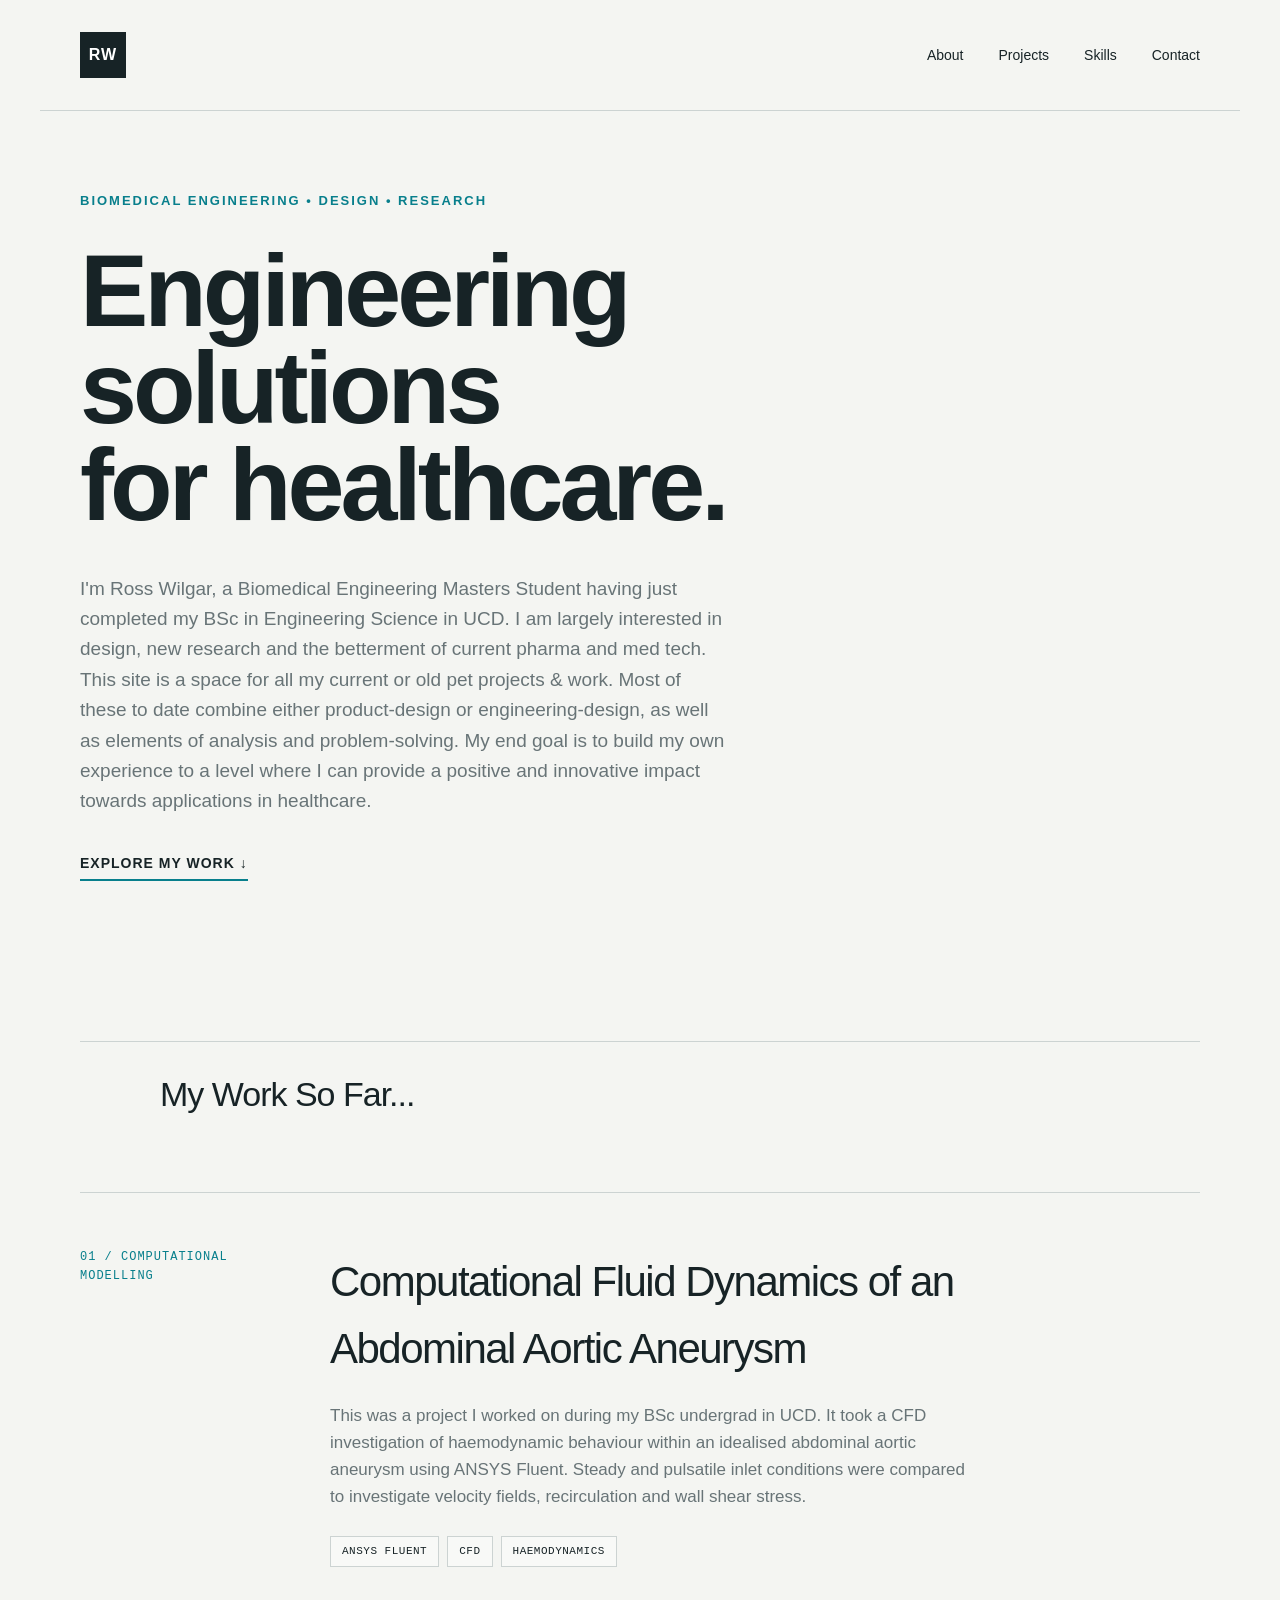
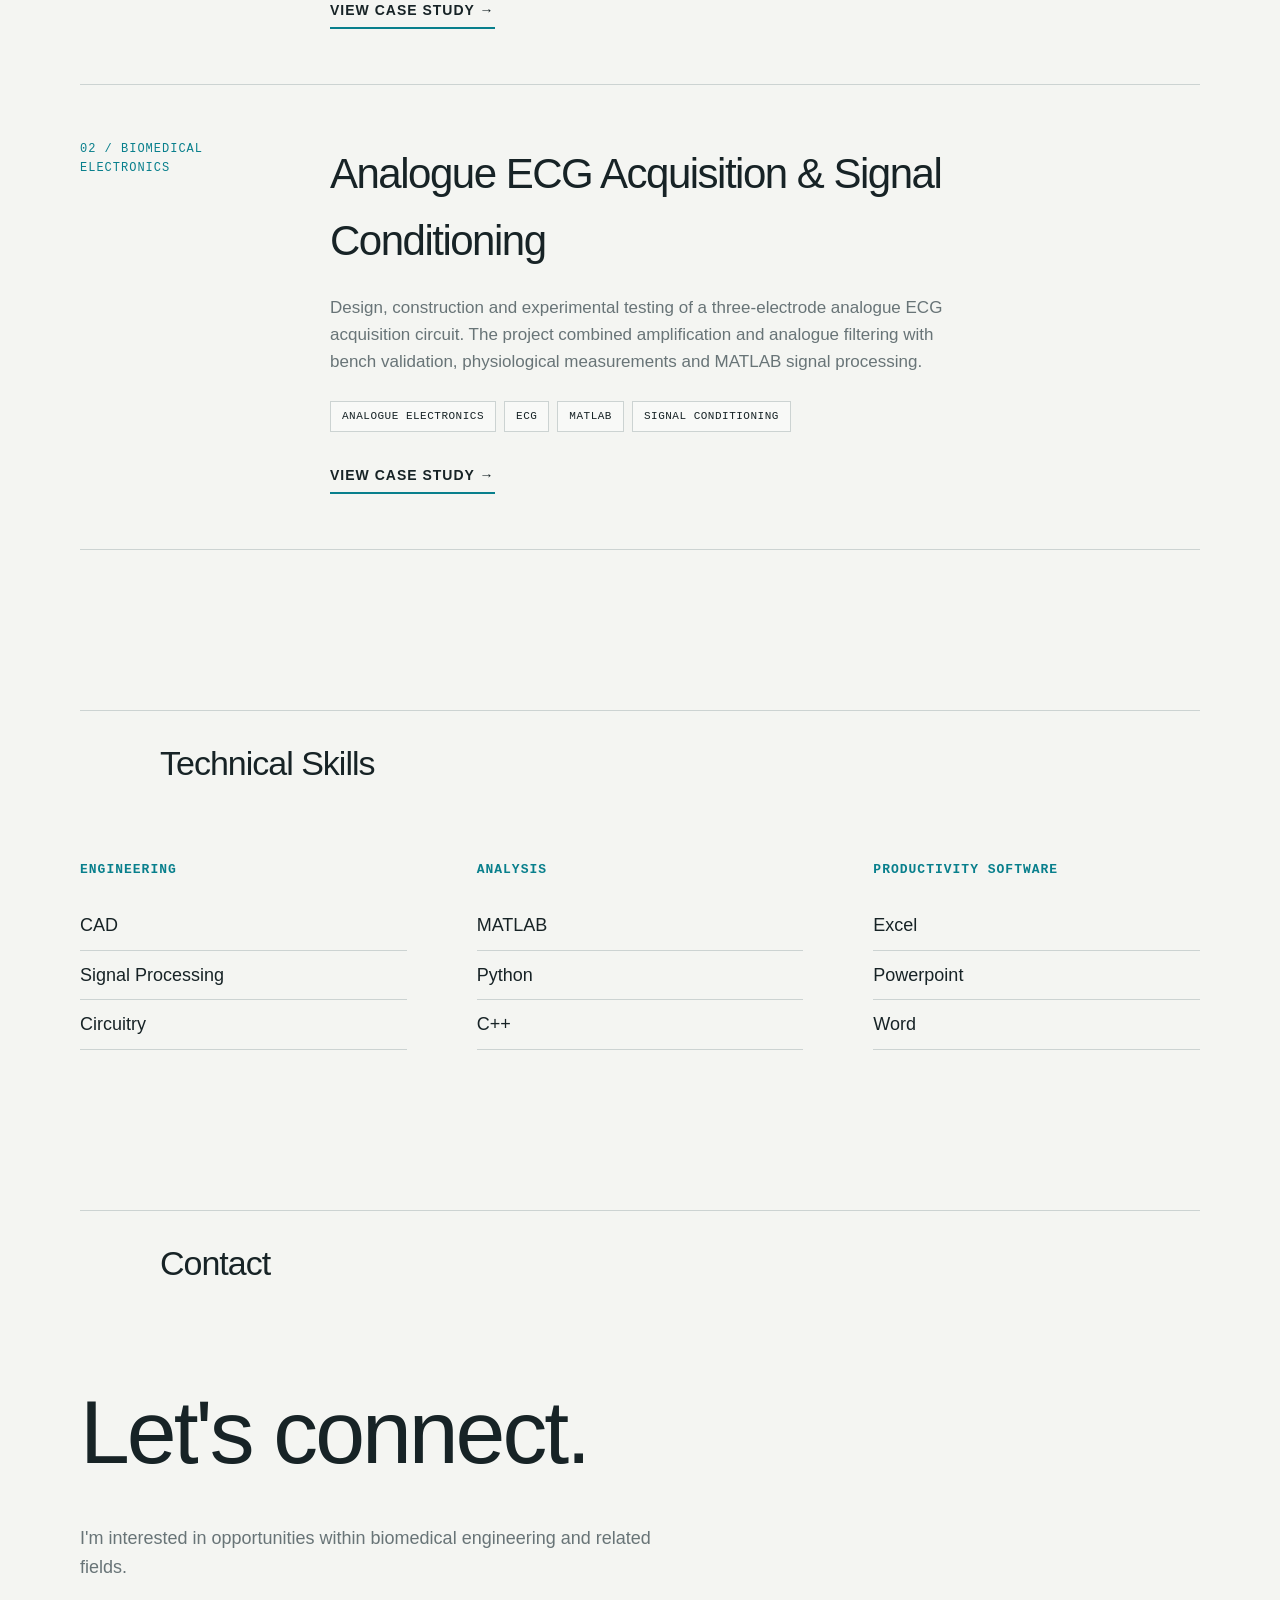
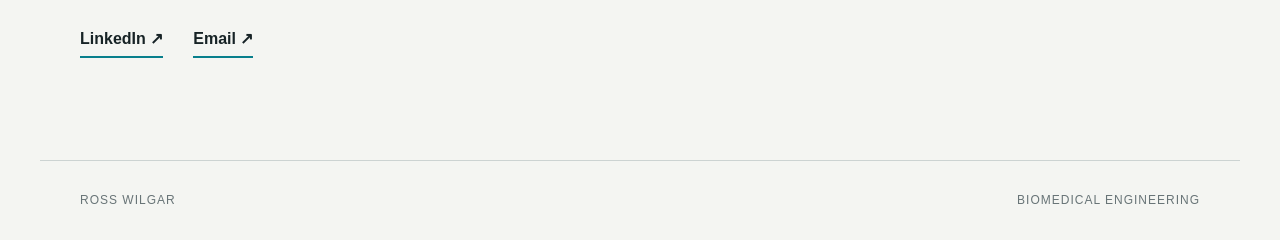
==== commit 9cb757bc: "Update project details in index.html" ====
--- a/index.html
+++ b/index.html
@@ -97,34 +97,40 @@
         </article>
 
 
-        <article class="project">
-
-            <div class="project-number">
-                02 / PROJECT
-            </div>
-
-            <div class="project-content">
-
-                <h3>Project Title</h3>
-
-                <p>
-                    Add another strong engineering project here.
-                    Focus on the problem, your contribution and the result.
-                </p>
-
-                <div class="tags">
-                    <span>Medical Devices</span>
-                    <span>SolidWorks</span>
-                    <span>Prototyping</span>
-                </div>
-
-                <a href="#" class="text-link">
-                    View case study →
-                </a>
-
-            </div>
-
-        </article>
+        
+<article class="project">
+
+    <div class="project-number">
+        02 / BIOMEDICAL ELECTRONICS
+    </div>
+
+    <div class="project-content">
+
+        <h3>Analogue ECG Acquisition &amp; Signal Conditioning</h3>
+
+        <p>
+            Design, construction and experimental testing of a
+            three-electrode analogue ECG acquisition circuit.
+            The project combined amplification and analogue
+            filtering with bench validation, physiological
+            measurements and MATLAB signal processing.
+        </p>
+
+        <div class="tags">
+            <span>ANALOGUE ELECTRONICS</span>
+            <span>ECG</span>
+            <span>MATLAB</span>
+            <span>SIGNAL CONDITIONING</span>
+        </div>
+
+        <a href="projects/ecg-circuit.html" class="text-link">
+            VIEW CASE STUDY →
+        </a>
+
+    </div>
+
+</article>
+
 
     </section>
 
--- a/style.css
+++ b/style.css
@@ -92,7 +92,7 @@
 }
 
 section {
-    padding: 100px 0;
+    padding: 80px 0;
 }
 
 
@@ -451,75 +451,86 @@
    ========================================= */
 
 
-/* ---------- CASE STUDY HERO ---------- */
+/* ---------- PROJECT HERO ---------- */
 
 .case-hero {
-    min-height: 70vh;
-
-    display: flex;
-    flex-direction: column;
-    justify-content: center;
-
-    max-width: 1050px;
+    max-width: 1000px;
+    padding: 60px 0 35px;
 }
 
 .case-hero h1 {
-    font-size: clamp(48px, 7vw, 90px);
-    line-height: 1;
+    max-width: 1000px;
+
+    font-size: clamp(48px, 7vw, 88px);
+    font-weight: 600;
+
+    line-height: 0.98;
     letter-spacing: -3px;
 
-    max-width: 1000px;
-
-    margin-bottom: 35px;
+    margin-bottom: 30px;
 }
 
 .case-intro {
-    max-width: 700px;
-
-    font-size: 20px;
-    color: var(--muted);
-
-    margin-bottom: 30px;
-}
-
-
-/* ---------- GENERAL CASE STUDY SECTIONS ---------- */
+    max-width: 680px;
+
+    color: var(--muted);
+    font-size: 19px;
+
+    margin-bottom: 25px;
+}
+
+
+/* =========================================
+   GENERAL CASE-STUDY SECTIONS
+   ========================================= */
 
 .case-section {
-    padding: 90px 0;
-}
+    padding: 50px 0;
+}
+
+.case-section .section-heading {
+    margin-bottom: 32px;
+}
+
+
+/* ---------- TEXT BLOCK ---------- */
 
 .case-text {
-    max-width: 800px;
+    max-width: 760px;
     margin-left: 80px;
 }
 
 .case-text h3 {
-    font-size: 34px;
+    max-width: 720px;
+
+    font-size: 32px;
+    font-weight: 500;
+
     line-height: 1.25;
-    font-weight: 500;
     letter-spacing: -1px;
 
-    margin-bottom: 30px;
+    margin-bottom: 25px;
 }
 
 .case-text p {
     max-width: 680px;
 
     color: var(--muted);
-    font-size: 17px;
-
-    margin-bottom: 20px;
-}
-
-
-/* ---------- MODEL / METHODOLOGY GRID ---------- */
+    font-size: 16px;
+
+    margin-bottom: 17px;
+}
+
+
+/* =========================================
+   ENGINEERING APPROACH
+   ========================================= */
 
 .case-grid {
     display: grid;
-    grid-template-columns: repeat(2, 1fr);
-
-    gap: 80px;
+    grid-template-columns: repeat(2, minmax(0, 1fr));
+
+    gap: 50px;
 
     margin-left: 80px;
 }
@@ -527,66 +538,204 @@
 .case-grid > div {
     border-top: 1px solid var(--line);
 
-    padding-top: 25px;
+    padding-top: 22px;
 }
 
 .case-grid h3 {
-    font-size: 27px;
+    font-size: 26px;
     font-weight: 500;
 
-    margin-bottom: 20px;
+    margin-bottom: 17px;
 }
 
 .case-grid p:not(.eyebrow) {
-    color: var(--muted);
-
-    margin-bottom: 15px;
-}
-
-
-/* ---------- BOUNDARY CONDITIONS ---------- */
-
-.conditions-grid {
+    max-width: 500px;
+
+    color: var(--muted);
+    font-size: 16px;
+
+    margin-bottom: 14px;
+}
+
+.technical-values {
+    font-family: monospace;
+    font-size: 13px !important;
+
+    line-height: 1.8;
+}
+
+
+/* =========================================
+   KEY VISUAL
+   ========================================= */
+
+.case-visual {
     display: grid;
-    grid-template-columns: repeat(3, 1fr);
+
+    grid-template-columns: minmax(220px, 0.7fr) minmax(0, 1.6fr);
+
+    gap: 55px;
+
+    align-items: center;
+
+    padding: 60px 0;
+
+    border-top: 1px solid var(--line);
+    border-bottom: 1px solid var(--line);
+}
+
+.visual-intro h2 {
+    max-width: 400px;
+
+    font-size: 31px;
+    font-weight: 500;
+
+    line-height: 1.15;
+    letter-spacing: -1px;
+
+    margin-bottom: 18px;
+}
+
+.visual-intro > p:not(.eyebrow) {
+    max-width: 390px;
+
+    color: var(--muted);
+    font-size: 15px;
+}
+
+.feature-figure {
+    width: 100%;
+}
+
+.feature-figure img {
+    display: block;
+
+    width: 100%;
+    max-height: 460px;
+
+    object-fit: contain;
+
+    background: var(--white);
+
+    border: 1px solid var(--line);
+}
+
+
+/* =========================================
+   BOUNDARY CONDITIONS
+   ========================================= */
+
+.boundary-row {
+    display: grid;
+
+    grid-template-columns: 150px minmax(0, 1fr);
+
+    gap: 35px;
+
+    max-width: 900px;
+
+    margin-left: 80px;
+
+    padding: 38px 0;
+
+    border-top: 1px solid var(--line);
+}
+
+.boundary-row:last-child {
+    border-bottom: 1px solid var(--line);
+}
+
+.boundary-label p {
+    color: var(--accent);
+
+    font-family: monospace;
+    font-size: 11px;
+
+    letter-spacing: 0.8px;
+    text-transform: uppercase;
+}
+
+.boundary-content {
+    max-width: 680px;
+}
+
+.boundary-content h3 {
+    font-size: 29px;
+    font-weight: 500;
+
+    line-height: 1.15;
+    letter-spacing: -0.8px;
+
+    margin-bottom: 13px;
+}
+
+.boundary-content > p {
+    max-width: 620px;
+
+    color: var(--muted);
+    font-size: 15px;
+
+    margin-bottom: 0;
+}
+
+
+/* ---------- COMPACT CONDITIONS ---------- */
+
+.boundary-row-compact {
+    padding: 28px 0;
+}
+
+.boundary-row-compact .boundary-content {
+    display: grid;
+
+    grid-template-columns: 170px minmax(0, 1fr);
 
     gap: 25px;
 
+    align-items: start;
+}
+
+.boundary-row-compact .boundary-content h3 {
+    margin-bottom: 0;
+}
+
+
+/* ---------- PARABOLIC FIGURE ---------- */
+
+.boundary-image {
+    width: min(100%, 480px);
+
+    margin-top: 24px;
+}
+
+.boundary-image img {
+    display: block;
+
+    width: 100%;
+    max-height: 350px;
+
+    object-fit: contain;
+
+    background: var(--white);
+
+    border: 1px solid var(--line);
+}
+
+
+/* =========================================
+   RESULTS
+   ========================================= */
+
+.results-section {
+    padding-bottom: 45px;
+}
+
+.result {
+    max-width: 920px;
+
     margin-left: 80px;
-}
-
-.conditions-grid > div {
-    min-height: 260px;
-
-    border: 1px solid var(--line);
-
-    padding: 30px;
-
-    display: flex;
-    flex-direction: column;
-}
-
-.conditions-grid h3 {
-    font-size: 30px;
-    font-weight: 500;
-
-    margin-bottom: 20px;
-}
-
-.conditions-grid p:last-child {
-    color: var(--muted);
-
-    margin-top: auto;
-}
-
-
-/* ---------- RESULTS ---------- */
-
-.result {
-    max-width: 900px;
-
-    margin-left: 80px;
-    padding: 60px 0;
+
+    padding: 55px 0;
 
     border-bottom: 1px solid var(--line);
 }
@@ -595,102 +744,286 @@
     padding-top: 0;
 }
 
+.result-copy {
+    max-width: 720px;
+}
+
 .result h3 {
-    max-width: 750px;
-
-    font-size: 38px;
+    max-width: 700px;
+
+    font-size: 35px;
     font-weight: 500;
 
     line-height: 1.15;
     letter-spacing: -1px;
 
-    margin-bottom: 20px;
-}
-
-.result > p:not(.eyebrow) {
+    margin-bottom: 18px;
+}
+
+.result-copy > p:not(.eyebrow) {
     max-width: 650px;
 
     color: var(--muted);
-
-    font-size: 17px;
-}
-
-
-/* ---------- KEY FINDING ---------- */
+    font-size: 16px;
+
+    margin-bottom: 14px;
+}
+
+
+/* ---------- RESULT IMAGES ---------- */
+
+.case-image {
+    width: min(100%, 760px);
+
+    margin-top: 28px;
+}
+
+.case-image-wide {
+    width: min(100%, 820px);
+}
+
+.case-image img {
+    display: block;
+
+    width: 100%;
+    height: auto;
+
+    background: var(--white);
+
+    border: 1px solid var(--line);
+}
+
+
+/* ---------- TRANSIENT COMPARISON ---------- */
+
+.image-comparison {
+    display: grid;
+
+    grid-template-columns: repeat(2, minmax(0, 1fr));
+
+    gap: 18px;
+
+    max-width: 820px;
+
+    margin-top: 28px;
+}
+
+.image-comparison .case-image {
+    width: 100%;
+    margin-top: 0;
+}
+
+.image-comparison img {
+    width: 100%;
+    height: 300px;
+
+    object-fit: contain;
+
+    background: var(--white);
+}
+
+
+/* =========================================
+   FIGURE CAPTIONS
+   ========================================= */
+
+.feature-figure figcaption,
+.boundary-image figcaption,
+.case-image figcaption {
+    margin-top: 8px;
+
+    color: var(--muted);
+
+    font-family: monospace;
+    font-size: 10px;
+
+    line-height: 1.5;
+
+    letter-spacing: 0.35px;
+    text-transform: uppercase;
+}
+
+
+/* =========================================
+   KEY FINDING
+   ========================================= */
 
 .key-finding {
+    margin-top: 20px;
+
+    padding: 65px 0;
+
     border-top: 1px solid var(--line);
     border-bottom: 1px solid var(--line);
-
-    margin-top: 40px;
 }
 
 .key-finding h2 {
-    max-width: 950px;
-
-    font-size: clamp(35px, 5vw, 65px);
-
+    max-width: 900px;
+
+    font-size: clamp(34px, 4.5vw, 58px);
     font-weight: 500;
-    line-height: 1.1;
-
+
+    line-height: 1.08;
     letter-spacing: -2px;
-}
-
-
-/* ---------- BOTTOM PROJECT LINKS ---------- */
+
+    margin-bottom: 30px;
+}
+
+.key-finding > p:not(.eyebrow) {
+    max-width: 680px;
+
+    color: var(--muted);
+    font-size: 16px;
+}
+
+
+/* =========================================
+   PROJECT LINKS
+   ========================================= */
 
 .case-links {
     display: flex;
+
     justify-content: space-between;
     align-items: center;
 
-    padding: 60px 0 100px;
-}
-
-
-/* =========================================
-   CASE STUDY MOBILE
-   ========================================= */
-
-@media (max-width: 700px) {
-
-    .case-hero {
-        min-height: 65vh;
-    }
-
-    .case-hero h1 {
-        font-size: 46px;
-        letter-spacing: -2px;
-    }
+    padding: 45px 0 70px;
+}
+
+
+/* =========================================
+   TABLET
+   ========================================= */
+
+@media (max-width: 900px) {
 
     .case-text,
     .case-grid,
-    .conditions-grid,
+    .boundary-row,
     .result {
         margin-left: 0;
     }
 
+    .case-visual {
+        grid-template-columns: 1fr;
+        gap: 30px;
+    }
+
+    .visual-intro h2,
+    .visual-intro > p:not(.eyebrow) {
+        max-width: 650px;
+    }
+
+    .feature-figure {
+        max-width: 760px;
+    }
+
+    .boundary-row {
+        grid-template-columns: 130px minmax(0, 1fr);
+    }
+
+}
+
+
+/* =========================================
+   MOBILE
+   ========================================= */
+
+@media (max-width: 700px) {
+
+    .case-hero {
+        padding: 65px 0 50px;
+    }
+
+    .case-hero h1 {
+        font-size: 45px;
+
+        letter-spacing: -2px;
+    }
+
+    .case-section {
+        padding: 50px 0;
+    }
+
+    .case-section .section-heading {
+        margin-bottom: 35px;
+    }
+
+
     .case-grid {
         grid-template-columns: 1fr;
-        gap: 40px;
-    }
-
-    .conditions-grid {
+
+        gap: 35px;
+    }
+
+
+    .case-visual {
+        padding: 45px 0;
+    }
+
+    .visual-intro h2 {
+        font-size: 28px;
+    }
+
+
+    .boundary-row {
         grid-template-columns: 1fr;
-    }
-
-    .conditions-grid > div {
-        min-height: 220px;
+
+        gap: 12px;
+
+        padding: 32px 0;
+    }
+
+    .boundary-row-compact .boundary-content {
+        grid-template-columns: 1fr;
+
+        gap: 10px;
+    }
+
+    .boundary-content h3 {
+        font-size: 27px;
+    }
+
+    .boundary-image {
+        width: 100%;
+    }
+
+    .boundary-image img {
+        max-height: none;
+    }
+
+
+    .result {
+        padding: 45px 0;
     }
 
     .result h3 {
-        font-size: 31px;
-    }
+        font-size: 30px;
+    }
+
+
+    .image-comparison {
+        grid-template-columns: 1fr;
+
+        gap: 30px;
+    }
+
+    .image-comparison img {
+        height: auto;
+    }
+
+
+    .key-finding {
+        padding: 50px 0;
+    }
+
 
     .case-links {
         flex-direction: column;
+
         align-items: flex-start;
-        gap: 30px;
-    }
-
-}
+
+        gap: 25px;
+    }
+
+}      
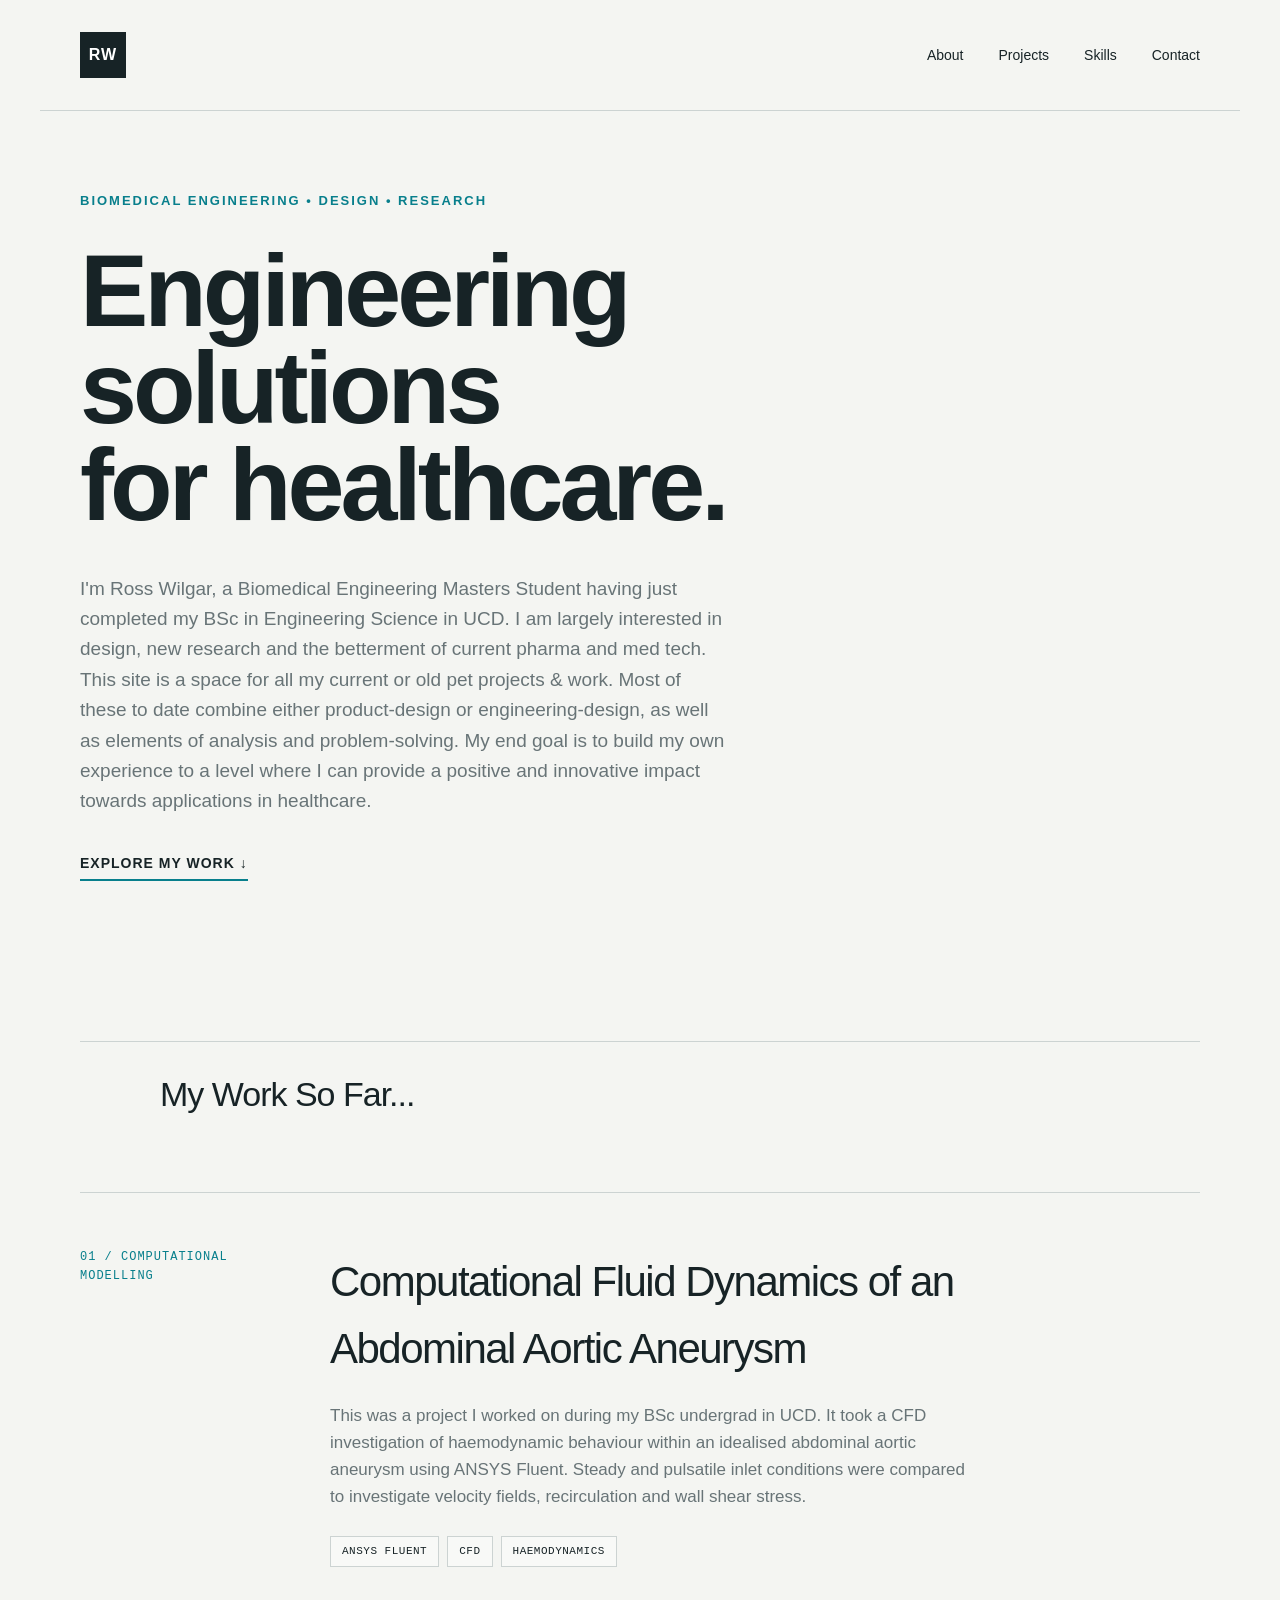
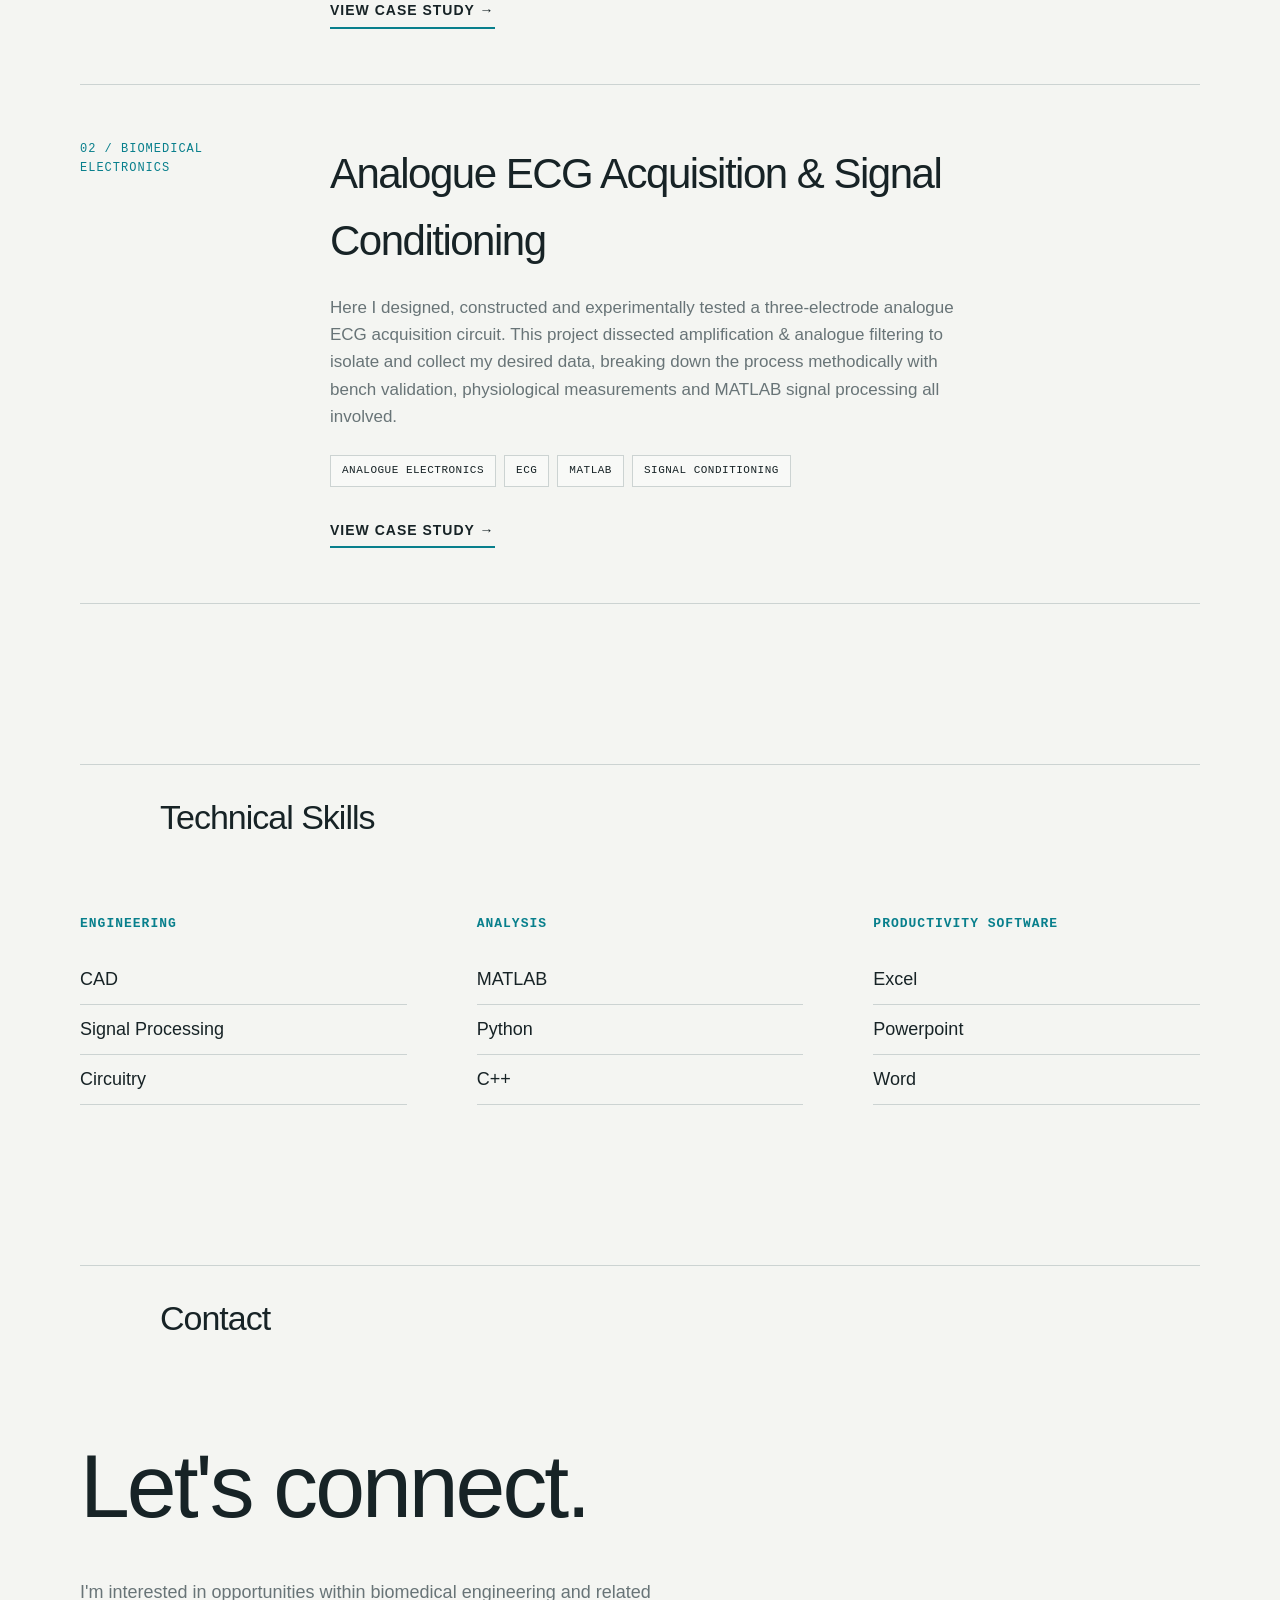
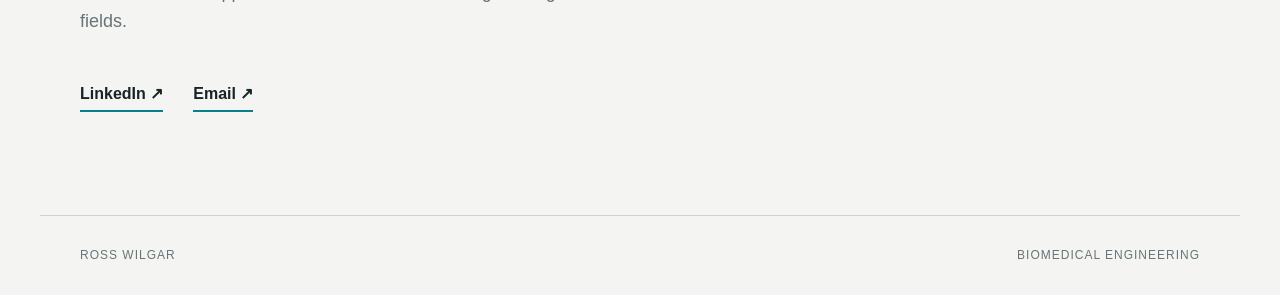
==== commit aea4444b: "Enhance project description in index.html Revised project description for clarity and detail." ====
--- a/index.html
+++ b/index.html
@@ -109,11 +109,12 @@
         <h3>Analogue ECG Acquisition &amp; Signal Conditioning</h3>
 
         <p>
-            Design, construction and experimental testing of a
-            three-electrode analogue ECG acquisition circuit.
-            The project combined amplification and analogue
-            filtering with bench validation, physiological
-            measurements and MATLAB signal processing.
+            Here I designed, constructed and experimentally tested a
+            three-electrode analogue ECG acquisition circuit. 
+            This project dissected amplification & analogue
+            filtering to isolate and collect my desired data, 
+            breaking down the process methodically with bench validation, physiological
+            measurements and MATLAB signal processing all involved. 
         </p>
 
         <div class="tags">
--- a/style.css
+++ b/style.css
@@ -1027,3 +1027,99 @@
     }
 
 }      
+
+
+/* =========================================
+   ECG PROJECT ONLY — does not change AAA
+   ========================================= */
+
+/* Only the ECG page has the ecg-project body class. */
+.ecg-project .case-visual .feature-figure img {
+    width: 100%;
+    height: 380px;
+    object-fit: contain;
+    background: transparent;
+    border: none;
+}
+
+.ecg-project .case-visual .feature-figure {
+    min-width: 0;
+}
+
+.ecg-project .ecg-acquisition-heading {
+    padding-bottom: 0;
+}
+
+.ecg-project .ecg-acquisition-heading .section-heading {
+    margin-bottom: 0;
+}
+
+.ecg-project .ecg-acquisition-visual {
+    border-top: none;
+}
+
+.ecg-project .ecg-acquisition-visual .visual-intro > p {
+    margin-bottom: 14px;
+}
+
+.ecg-project .ecg-schematic-section {
+    padding: 30px 0 65px;
+}
+
+.ecg-project .ecg-schematic-heading {
+    margin-left: 80px;
+    margin-bottom: 25px;
+}
+
+.ecg-project .ecg-schematic-heading h2 {
+    font-size: 27px;
+    font-weight: 500;
+}
+
+.ecg-project .ecg-schematic-figure {
+    margin-left: 80px;
+    max-width: 900px;
+}
+
+.ecg-project .ecg-schematic-figure img {
+    display: block;
+    width: 100%;
+    height: auto;
+    border: 1px solid var(--line);
+}
+
+.ecg-project .ecg-schematic-figure figcaption {
+    margin-top: 8px;
+    color: var(--muted);
+    font-family: monospace;
+    font-size: 10px;
+    line-height: 1.5;
+    letter-spacing: 0.35px;
+    text-transform: uppercase;
+}
+
+@media (max-width: 900px) {
+    .ecg-project .ecg-schematic-heading,
+    .ecg-project .ecg-schematic-figure {
+        margin-left: 0;
+    }
+}
+
+@media (max-width: 700px) {
+    .ecg-project .case-visual .feature-figure img {
+        height: auto;
+        max-height: 460px;
+    }
+}
+/* ECG project — matching schematic figure captions */
+
+.ecg-schematic-figure figcaption,
+.ecg-schematic-values-figure figcaption {
+    margin-top: 8px;
+    color: var(--muted);
+    font-family: monospace;
+    font-size: 10px;
+    line-height: 1.5;
+    letter-spacing: 0.35px;
+    text-transform: uppercase;
+}
